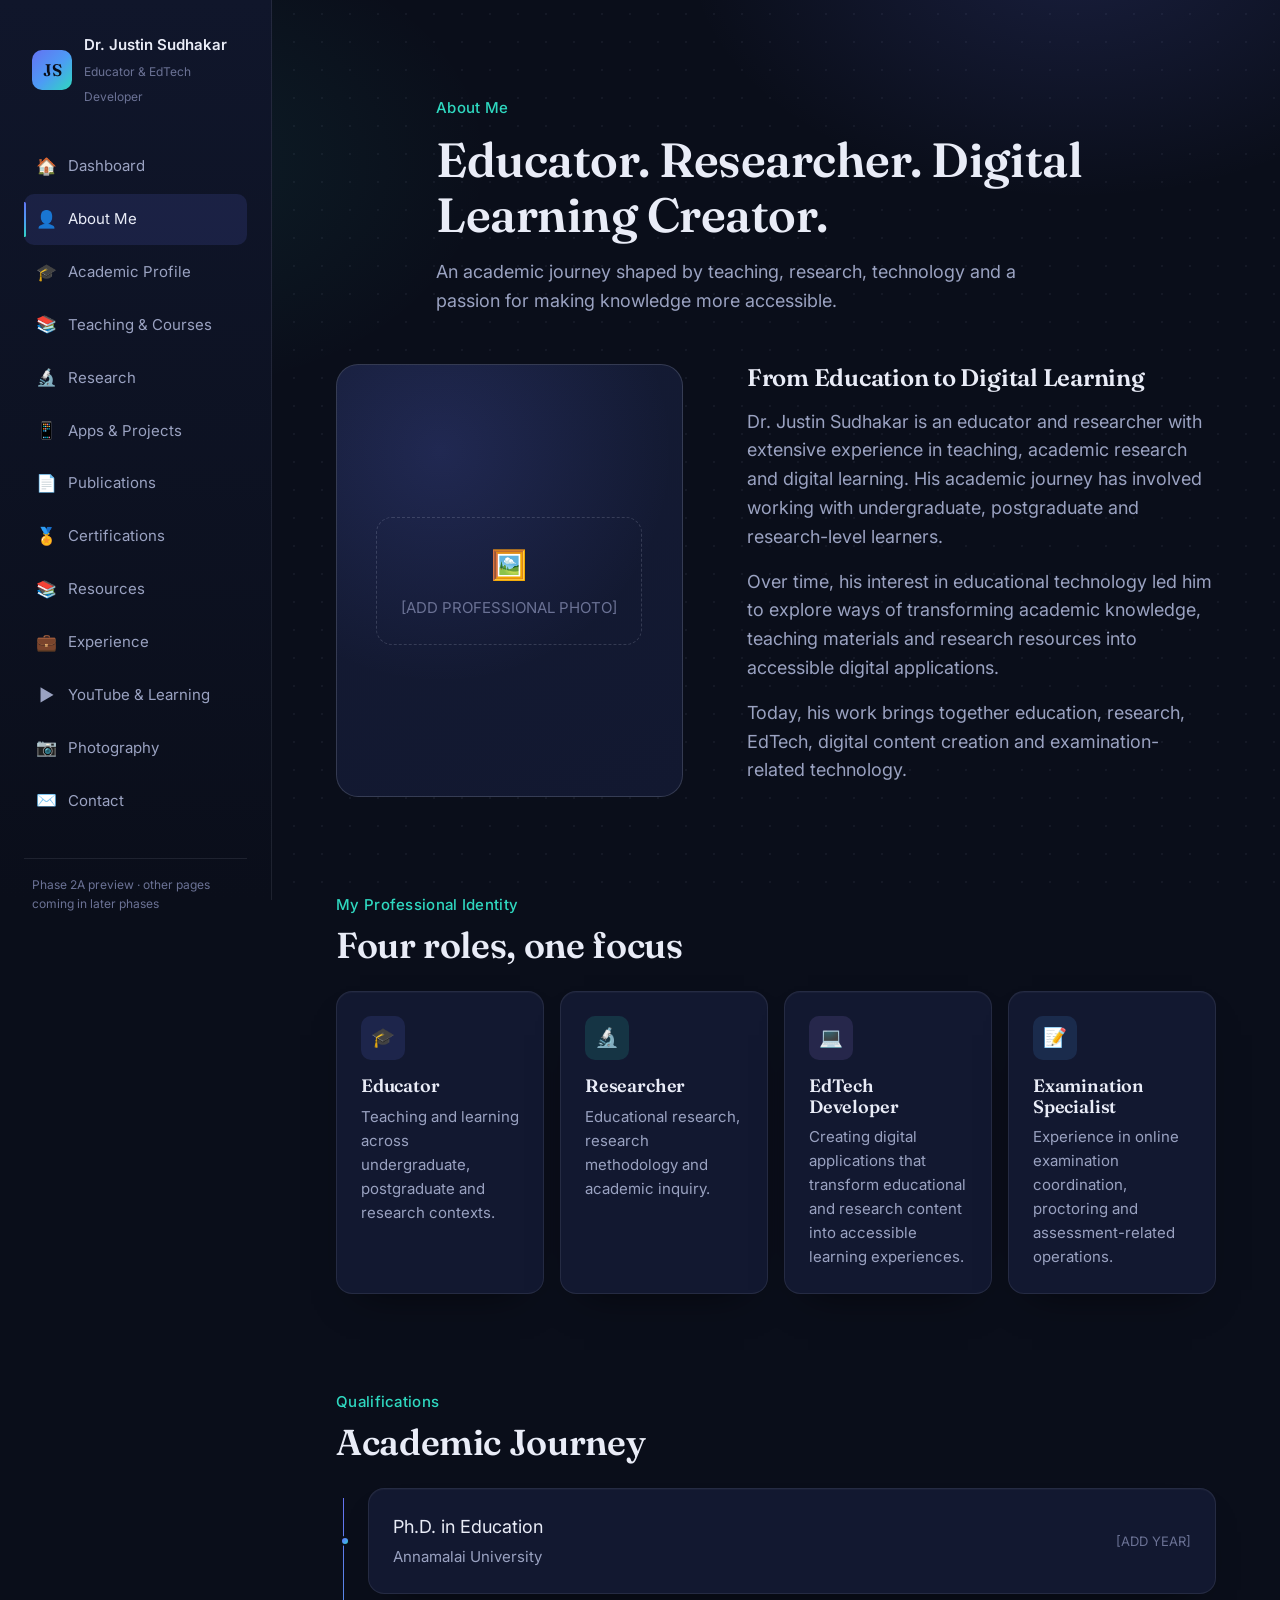
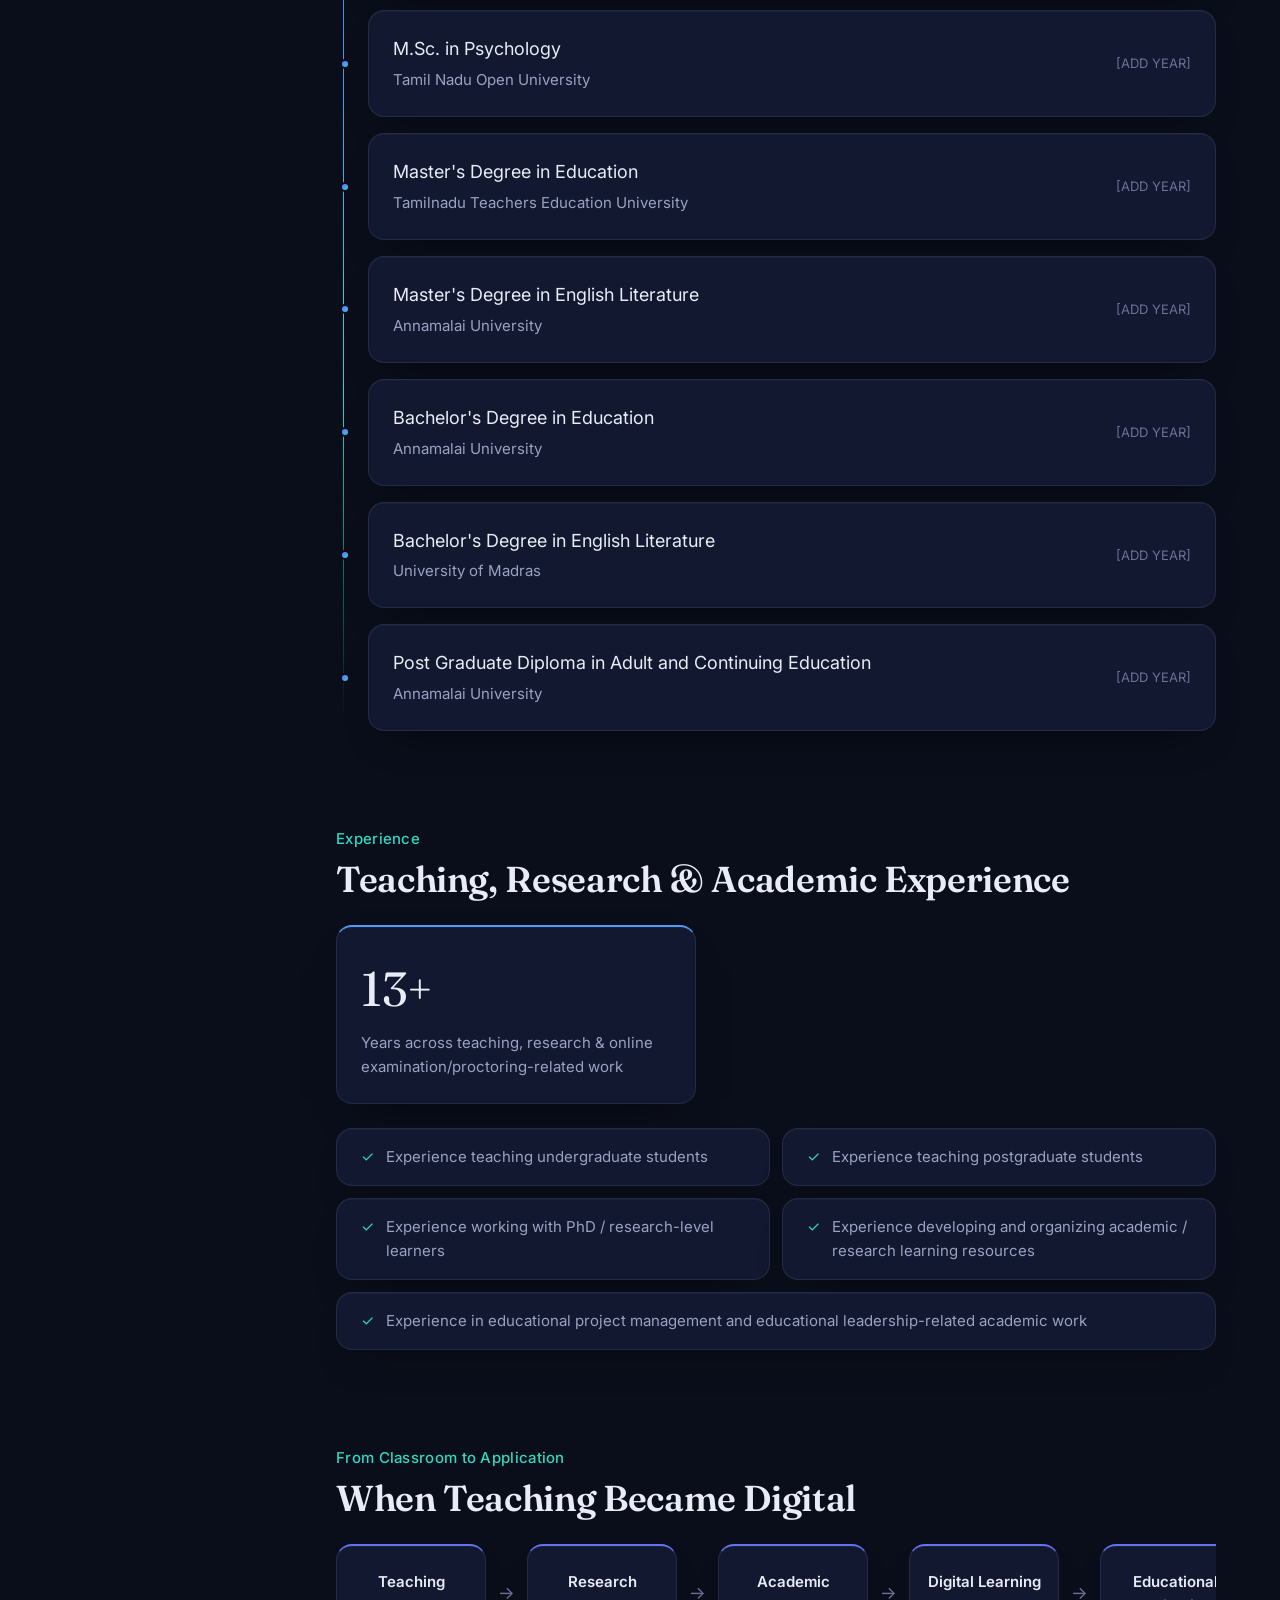
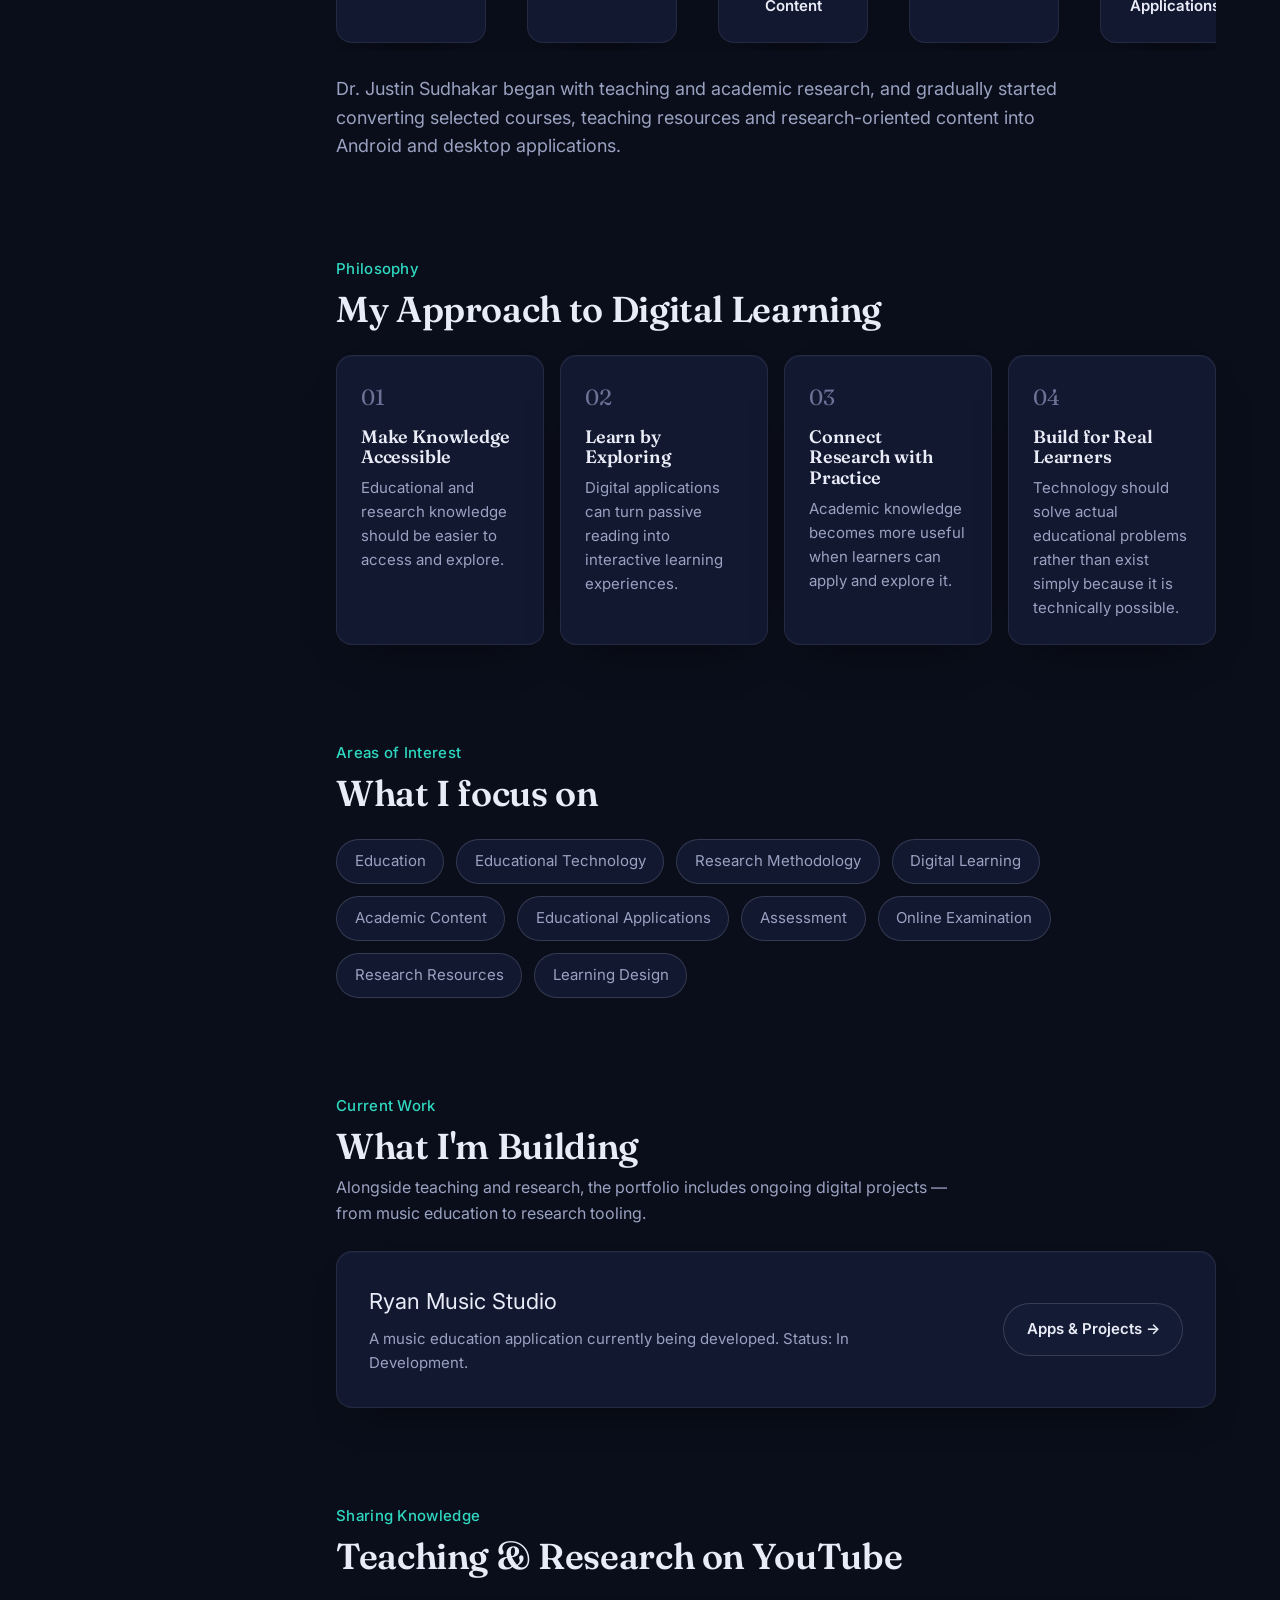
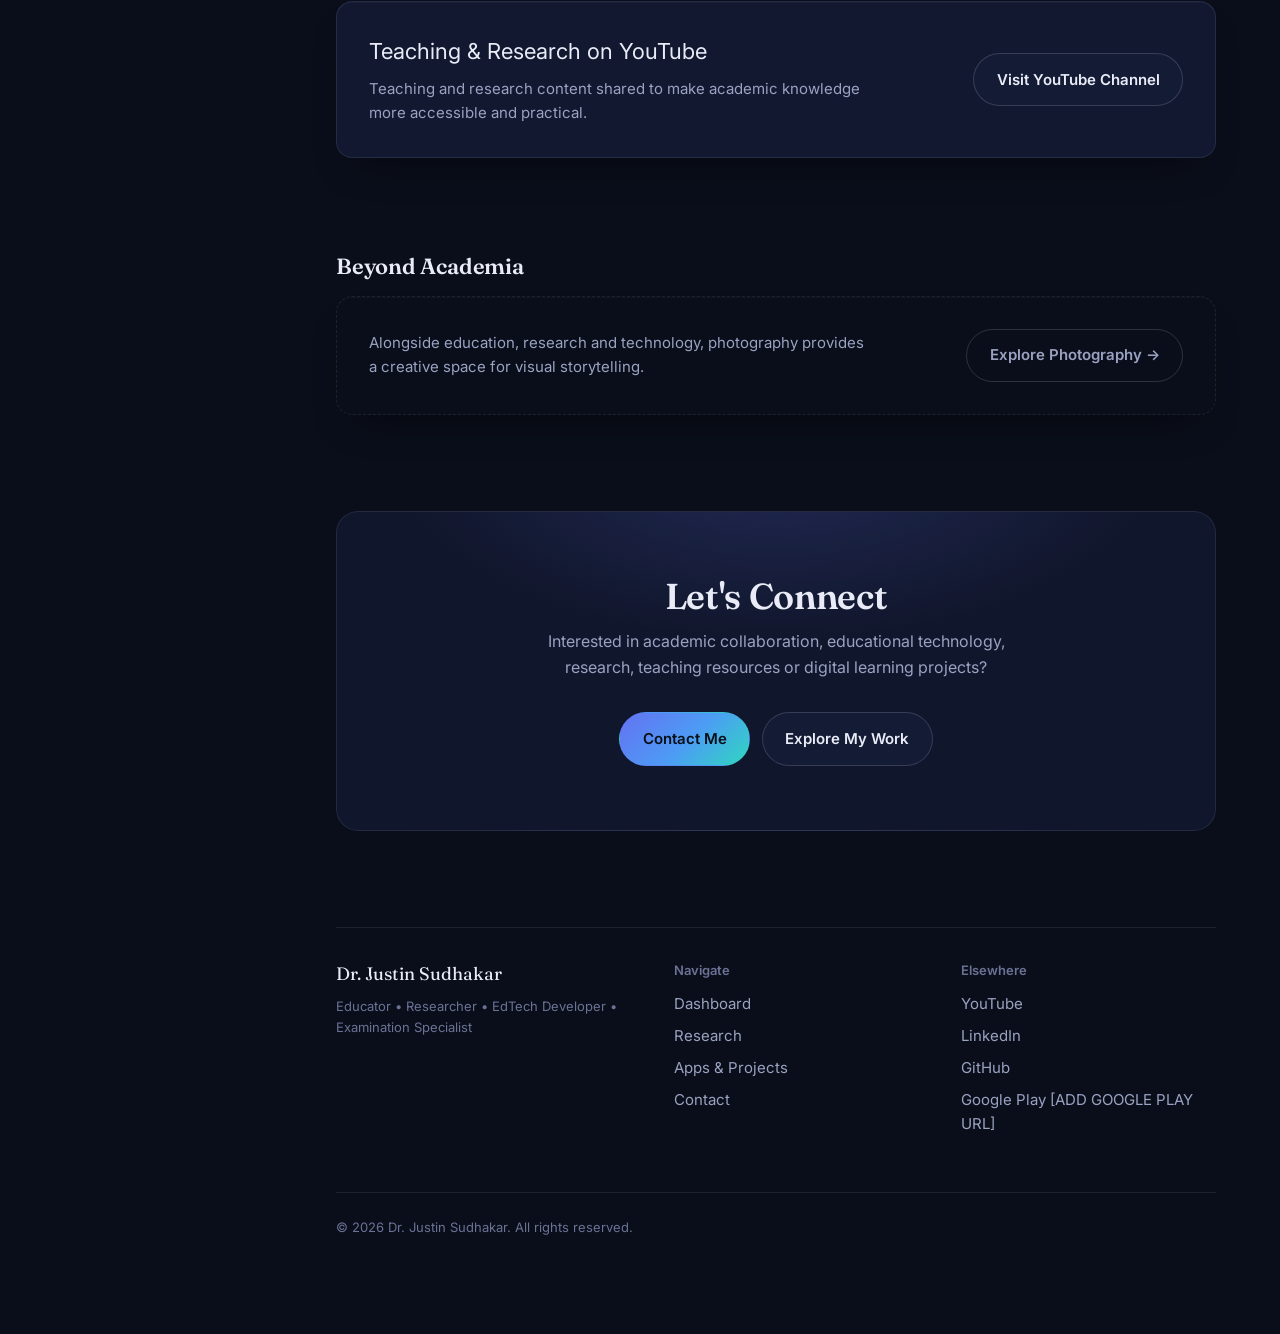
==== about.html @ 7658e2fa "Add files via upload" ====
<!DOCTYPE html>
<html lang="en">
<head>
<meta charset="UTF-8" />
<meta name="viewport" content="width=device-width, initial-scale=1.0" />
<title>About Me | Dr. Justin Sudhakar</title>
<meta name="description" content="The academic journey of Dr. Justin Sudhakar — educator and researcher, and how teaching and research led to his work in educational technology and digital applications." />
<meta property="og:title" content="About Me | Dr. Justin Sudhakar" />
<meta property="og:description" content="An academic journey shaped by teaching, research, technology and a passion for making knowledge more accessible." />
<meta property="og:type" content="profile" />
<meta property="og:image" content="[ADD OG IMAGE URL]" />
<link rel="icon" href="data:," />

<link rel="preconnect" href="https://fonts.googleapis.com" />
<link rel="preconnect" href="https://fonts.gstatic.com" crossorigin />
<link href="https://fonts.googleapis.com/css2?family=Fraunces:opsz,wght@9..144,500;9..144,600&family=Inter:wght@400;500;600;700&display=swap" rel="stylesheet" />

<link rel="stylesheet" href="css/styles.css" />
<link rel="stylesheet" href="css/about.css" />
</head>
<body>
<div class="bg-field" aria-hidden="true"></div>

<div class="shell">

  <!-- ================= Sidebar navigation (desktop) ================= -->
  <aside class="sidebar" aria-label="Primary">
    <a class="brand" href="index.html">
      <span class="brand-mark" aria-hidden="true">JS</span>
      <span class="brand-text">
        <span class="brand-name">Dr. Justin Sudhakar</span>
        <span class="brand-role">Educator &amp; EdTech Developer</span>
      </span>
    </a>

    <nav>
      <ul class="nav-list">
        <li><a class="nav-link" href="index.html"><span class="nav-icon">🏠</span>Dashboard</a></li>
        <li><a class="nav-link" href="about.html" aria-current="page"><span class="nav-icon">👤</span>About Me</a></li>
        <li><a class="nav-link" href="academic-profile.html"><span class="nav-icon">🎓</span>Academic Profile</a></li>
        <li><a class="nav-link" href="teaching.html"><span class="nav-icon">📚</span>Teaching &amp; Courses</a></li>
        <li><a class="nav-link" href="research.html"><span class="nav-icon">🔬</span>Research</a></li>
        <li><a class="nav-link" href="projects.html"><span class="nav-icon">📱</span>Apps &amp; Projects</a></li>
        <li><a class="nav-link" href="publications.html"><span class="nav-icon">📄</span>Publications</a></li>
        <li><a class="nav-link" href="certifications.html"><span class="nav-icon">🏅</span>Certifications</a></li>
        <li><a class="nav-link" href="resources.html"><span class="nav-icon">📚</span>Resources</a></li>
        <li><a class="nav-link" href="experience.html"><span class="nav-icon">💼</span>Experience</a></li>
        <li><a class="nav-link" href="youtube.html"><span class="nav-icon">▶️</span>YouTube &amp; Learning</a></li>
        <li><a class="nav-link" href="photography.html"><span class="nav-icon">📷</span>Photography</a></li>
        <li><a class="nav-link" href="contact.html"><span class="nav-icon">✉️</span>Contact</a></li>
      </ul>
    </nav>

    <div class="sidebar-footer">
      Phase 2A preview · other pages coming in later phases
    </div>
  </aside>

  <!-- ================= Mobile top bar ================= -->
  <header class="topbar">
    <a class="brand" href="index.html" style="padding:0;">
      <span class="brand-mark" aria-hidden="true">JS</span>
      <span class="brand-text">
        <span class="brand-name">Dr. Justin Sudhakar</span>
      </span>
    </a>
    <button class="menu-toggle" id="menuToggle" aria-label="Open menu" aria-expanded="false" aria-controls="mobileNav">
      <span aria-hidden="true">☰</span>
    </button>
  </header>

  <!-- ================= Mobile nav drawer ================= -->
  <div class="mobile-nav" id="mobileNav">
    <div class="mobile-nav-backdrop" id="mobileNavBackdrop"></div>
    <div class="mobile-nav-panel" role="dialog" aria-modal="true" aria-label="Site navigation">
      <div class="mobile-nav-header">
        <span class="brand-text">
          <span class="brand-name">Menu</span>
        </span>
        <button class="menu-toggle" id="menuClose" aria-label="Close menu">
          <span aria-hidden="true">✕</span>
        </button>
      </div>
      <nav>
        <ul class="nav-list">
          <li><a class="nav-link" href="index.html"><span class="nav-icon">🏠</span>Dashboard</a></li>
          <li><a class="nav-link" href="about.html" aria-current="page"><span class="nav-icon">👤</span>About Me</a></li>
          <li><a class="nav-link" href="academic-profile.html"><span class="nav-icon">🎓</span>Academic Profile</a></li>
          <li><a class="nav-link" href="teaching.html"><span class="nav-icon">📚</span>Teaching &amp; Courses</a></li>
          <li><a class="nav-link" href="research.html"><span class="nav-icon">🔬</span>Research</a></li>
          <li><a class="nav-link" href="projects.html"><span class="nav-icon">📱</span>Apps &amp; Projects</a></li>
          <li><a class="nav-link" href="publications.html"><span class="nav-icon">📄</span>Publications</a></li>
          <li><a class="nav-link" href="certifications.html"><span class="nav-icon">🏅</span>Certifications</a></li>
          <li><a class="nav-link" href="resources.html"><span class="nav-icon">📚</span>Resources</a></li>
          <li><a class="nav-link" href="experience.html"><span class="nav-icon">💼</span>Experience</a></li>
          <li><a class="nav-link" href="youtube.html"><span class="nav-icon">▶️</span>YouTube &amp; Learning</a></li>
          <li><a class="nav-link" href="photography.html"><span class="nav-icon">📷</span>Photography</a></li>
          <li><a class="nav-link" href="contact.html"><span class="nav-icon">✉️</span>Contact</a></li>
        </ul>
      </nav>
    </div>
  </div>

  <!-- ================= Main content ================= -->
  <main class="main" id="main">

    <!-- ===== Page header ===== -->
    <header class="page-section page-header">
      <p class="eyebrow">About Me</p>
      <h1 class="page-title">Educator. Researcher. Digital Learning Creator.</h1>
      <p class="page-lede">An academic journey shaped by teaching, research, technology and a passion for making knowledge more accessible.</p>
    </header>

    <!-- ===== Introduction ===== -->
    <section class="page-section" aria-labelledby="intro-title">
      <div class="intro-grid">
        <div class="intro-photo">
          <div class="portrait-placeholder">
            <div class="placeholder-icon" aria-hidden="true">🖼️</div>
            [ADD PROFESSIONAL PHOTO]
          </div>
        </div>
        <div class="intro-copy">
          <h2 id="intro-title">From Education to Digital Learning</h2>
          <p>Dr. Justin Sudhakar is an educator and researcher with extensive experience in teaching, academic research and digital learning. His academic journey has involved working with undergraduate, postgraduate and research-level learners.</p>
          <p>Over time, his interest in educational technology led him to explore ways of transforming academic knowledge, teaching materials and research resources into accessible digital applications.</p>
          <p>Today, his work brings together education, research, EdTech, digital content creation and examination-related technology.</p>
        </div>
      </div>
    </section>

    <!-- ===== Professional identity ===== -->
    <section class="page-section" aria-labelledby="identity-title">
      <div class="section-head">
        <div>
          <p class="eyebrow">My Professional Identity</p>
          <h2 class="section-title" id="identity-title">Four roles, one focus</h2>
        </div>
      </div>
      <div class="focus-grid">
        <div class="card focus-card">
          <div class="focus-icon" aria-hidden="true">🎓</div>
          <h3 class="focus-title">Educator</h3>
          <p class="focus-desc">Teaching and learning across undergraduate, postgraduate and research contexts.</p>
        </div>
        <div class="card focus-card">
          <div class="focus-icon" aria-hidden="true">🔬</div>
          <h3 class="focus-title">Researcher</h3>
          <p class="focus-desc">Educational research, research methodology and academic inquiry.</p>
        </div>
        <div class="card focus-card">
          <div class="focus-icon" aria-hidden="true">💻</div>
          <h3 class="focus-title">EdTech Developer</h3>
          <p class="focus-desc">Creating digital applications that transform educational and research content into accessible learning experiences.</p>
        </div>
        <div class="card focus-card">
          <div class="focus-icon" aria-hidden="true">📝</div>
          <h3 class="focus-title">Examination Specialist</h3>
          <p class="focus-desc">Experience in online examination coordination, proctoring and assessment-related operations.</p>
        </div>
      </div>
    </section>

    <!-- ===== Academic journey ===== -->
    <section class="page-section" aria-labelledby="journey-timeline-title">
      <div class="section-head">
        <div>
          <p class="eyebrow">Qualifications</p>
          <h2 class="section-title" id="journey-timeline-title">Academic Journey</h2>
        </div>
      </div>

      <div class="timeline-academic">
        <div class="card timeline-degree">
          <div>
            <div class="degree-name">Ph.D. in Education</div>
            <div class="degree-institution">Annamalai University</div>
          </div>
          <span class="degree-year">[ADD YEAR]</span>
        </div>
        <div class="card timeline-degree">
          <div>
            <div class="degree-name">M.Sc. in Psychology</div>
            <div class="degree-institution">Tamil Nadu Open University</div>
          </div>
          <span class="degree-year">[ADD YEAR]</span>
        </div>
        <div class="card timeline-degree">
          <div>
            <div class="degree-name">Master's Degree in Education</div>
            <div class="degree-institution">Tamilnadu Teachers Education University</div>
          </div>
          <span class="degree-year">[ADD YEAR]</span>
        </div>
        <div class="card timeline-degree">
          <div>
            <div class="degree-name">Master's Degree in English Literature</div>
            <div class="degree-institution">Annamalai University</div>
          </div>
          <span class="degree-year">[ADD YEAR]</span>
        </div>
        <div class="card timeline-degree">
          <div>
            <div class="degree-name">Bachelor's Degree in Education</div>
            <div class="degree-institution">Annamalai University</div>
          </div>
          <span class="degree-year">[ADD YEAR]</span>
        </div>
        <div class="card timeline-degree">
          <div>
            <div class="degree-name">Bachelor's Degree in English Literature</div>
            <div class="degree-institution">University of Madras</div>
          </div>
          <span class="degree-year">[ADD YEAR]</span>
        </div>
        <div class="card timeline-degree">
          <div>
            <div class="degree-name">Post Graduate Diploma in Adult and Continuing Education</div>
            <div class="degree-institution">Annamalai University</div>
          </div>
          <span class="degree-year">[ADD YEAR]</span>
        </div>
      </div>
    </section>

    <!-- ===== Teaching, Research & Academic Experience ===== -->
    <section class="page-section" aria-labelledby="experience-title">
      <div class="section-head">
        <div>
          <p class="eyebrow">Experience</p>
          <h2 class="section-title" id="experience-title">Teaching, Research &amp; Academic Experience</h2>
        </div>
      </div>
      <div class="card metric-card" style="max-width:360px; margin-bottom: var(--sp-5);">
        <div class="metric-value">13+</div>
        <div class="metric-label">Years across teaching, research &amp; online examination/proctoring-related work</div>
      </div>
      <div class="experience-list">
        <div class="card experience-item"><span class="exp-icon" aria-hidden="true">✓</span>Experience teaching undergraduate students</div>
        <div class="card experience-item"><span class="exp-icon" aria-hidden="true">✓</span>Experience teaching postgraduate students</div>
        <div class="card experience-item"><span class="exp-icon" aria-hidden="true">✓</span>Experience working with PhD / research-level learners</div>
        <div class="card experience-item"><span class="exp-icon" aria-hidden="true">✓</span>Experience developing and organizing academic / research learning resources</div>
        <div class="card experience-item" style="grid-column: 1 / -1;"><span class="exp-icon" aria-hidden="true">✓</span>Experience in educational project management and educational leadership-related academic work</div>
      </div>
    </section>

    <!-- ===== When teaching became digital ===== -->
    <section class="page-section" aria-labelledby="flow-title">
      <p class="eyebrow">From Classroom to Application</p>
      <h2 class="section-title" id="flow-title" style="margin-top:var(--sp-2);">When Teaching Became Digital</h2>

      <div class="flow-diagram" style="margin-top:var(--sp-5);">
        <div class="card flow-step"><span class="flow-label">Teaching</span></div>
        <span class="flow-arrow" aria-hidden="true">→</span>
        <div class="card flow-step"><span class="flow-label">Research</span></div>
        <span class="flow-arrow" aria-hidden="true">→</span>
        <div class="card flow-step"><span class="flow-label">Academic Content</span></div>
        <span class="flow-arrow" aria-hidden="true">→</span>
        <div class="card flow-step"><span class="flow-label">Digital Learning</span></div>
        <span class="flow-arrow" aria-hidden="true">→</span>
        <div class="card flow-step"><span class="flow-label">Educational Applications</span></div>
      </div>

      <p class="flow-note">Dr. Justin Sudhakar began with teaching and academic research, and gradually started converting selected courses, teaching resources and research-oriented content into Android and desktop applications.</p>
    </section>

    <!-- ===== Digital learning philosophy ===== -->
    <section class="page-section" aria-labelledby="philosophy-title">
      <p class="eyebrow">Philosophy</p>
      <h2 class="section-title" id="philosophy-title" style="margin-top:var(--sp-2);">My Approach to Digital Learning</h2>

      <div class="principle-grid" style="margin-top:var(--sp-5);">
        <div class="card principle-card">
          <div class="principle-index" aria-hidden="true">01</div>
          <h3 class="principle-title">Make Knowledge Accessible</h3>
          <p class="principle-desc">Educational and research knowledge should be easier to access and explore.</p>
        </div>
        <div class="card principle-card">
          <div class="principle-index" aria-hidden="true">02</div>
          <h3 class="principle-title">Learn by Exploring</h3>
          <p class="principle-desc">Digital applications can turn passive reading into interactive learning experiences.</p>
        </div>
        <div class="card principle-card">
          <div class="principle-index" aria-hidden="true">03</div>
          <h3 class="principle-title">Connect Research with Practice</h3>
          <p class="principle-desc">Academic knowledge becomes more useful when learners can apply and explore it.</p>
        </div>
        <div class="card principle-card">
          <div class="principle-index" aria-hidden="true">04</div>
          <h3 class="principle-title">Build for Real Learners</h3>
          <p class="principle-desc">Technology should solve actual educational problems rather than exist simply because it is technically possible.</p>
        </div>
      </div>
    </section>

    <!-- ===== Areas of interest ===== -->
    <section class="page-section" aria-labelledby="interests-title">
      <p class="eyebrow">Areas of Interest</p>
      <h2 class="section-title" id="interests-title" style="margin-top:var(--sp-2);">What I focus on</h2>
      <div class="tag-grid" style="margin-top:var(--sp-5);">
        <span class="tag-chip">Education</span>
        <span class="tag-chip">Educational Technology</span>
        <span class="tag-chip">Research Methodology</span>
        <span class="tag-chip">Digital Learning</span>
        <span class="tag-chip">Academic Content</span>
        <span class="tag-chip">Educational Applications</span>
        <span class="tag-chip">Assessment</span>
        <span class="tag-chip">Online Examination</span>
        <span class="tag-chip">Research Resources</span>
        <span class="tag-chip">Learning Design</span>
      </div>
    </section>

    <!-- ===== What I'm building ===== -->
    <section class="page-section" aria-labelledby="building-title">
      <p class="eyebrow">Current Work</p>
      <h2 class="section-title" id="building-title" style="margin-top:var(--sp-2);">What I'm Building</h2>
      <p class="section-lede">Alongside teaching and research, the portfolio includes ongoing digital projects — from music education to research tooling.</p>

      <div class="card mini-section" style="margin-top:var(--sp-5);">
        <div>
          <div class="mini-title">Ryan Music Studio</div>
          <p class="mini-copy">A music education application currently being developed. Status: In Development.</p>
        </div>
        <a class="btn btn-secondary" href="projects.html">Apps &amp; Projects →</a>
      </div>
    </section>

    <!-- ===== Sharing knowledge (YouTube) ===== -->
    <section class="page-section" aria-labelledby="sharing-title">
      <p class="eyebrow">Sharing Knowledge</p>
      <h2 class="section-title" id="sharing-title" style="margin-top:var(--sp-2);">Teaching &amp; Research on YouTube</h2>

      <div class="card mini-section" style="margin-top:var(--sp-5);">
        <div>
          <div class="mini-title">Teaching &amp; Research on YouTube</div>
          <p class="mini-copy">Teaching and research content shared to make academic knowledge more accessible and practical.</p>
        </div>
        <a class="btn btn-secondary" href="https://www.youtube.com/channel/UCAciCJotVFrAyKCNyshcMDw?view_as=subscriber" target="_blank" rel="noopener noreferrer">Visit YouTube Channel</a>
      </div>
    </section>

    <!-- ===== Beyond academia (Photography) ===== -->
    <section class="page-section" aria-labelledby="beyond-title">
      <h2 class="section-title" id="beyond-title" style="font-size:var(--fs-lg);">Beyond Academia</h2>
      <div class="card mini-section is-secondary" style="margin-top:var(--sp-4);">
        <div>
          <p class="mini-copy" style="margin-top:0;">Alongside education, research and technology, photography provides a creative space for visual storytelling.</p>
        </div>
        <a class="btn btn-ghost" href="photography.html">Explore Photography →</a>
      </div>
    </section>

    <!-- ===== Contact CTA ===== -->
    <section class="page-section" aria-labelledby="cta-title">
      <div class="cta-panel">
        <h2 class="cta-title" id="cta-title">Let's Connect</h2>
        <p class="cta-copy">Interested in academic collaboration, educational technology, research, teaching resources or digital learning projects?</p>
        <div class="cta-actions">
          <a class="btn btn-primary" href="contact.html">Contact Me</a>
          <a class="btn btn-secondary" href="projects.html">Explore My Work</a>
        </div>
      </div>
    </section>

    <!-- ===== Footer ===== -->
    <footer class="page-section site-footer">
      <div class="footer-brand">
        <div class="brand-name">Dr. Justin Sudhakar</div>
        <p class="brand-role">Educator • Researcher • EdTech Developer • Examination Specialist</p>
      </div>
      <div>
        <div class="footer-col-title">Navigate</div>
        <nav class="footer-links">
          <a href="index.html">Dashboard</a>
          <a href="research.html">Research</a>
          <a href="projects.html">Apps &amp; Projects</a>
          <a href="contact.html">Contact</a>
        </nav>
      </div>
      <div>
        <div class="footer-col-title">Elsewhere</div>
        <nav class="footer-links">
          <a href="https://www.youtube.com/channel/UCAciCJotVFrAyKCNyshcMDw?view_as=subscriber" target="_blank" rel="noopener noreferrer">YouTube</a>
          <a href="https://www.linkedin.com/in/justinkaangeyan" target="_blank" rel="noopener noreferrer">LinkedIn</a>
          <a href="https://github.com/kaangeyan" target="_blank" rel="noopener noreferrer">GitHub</a>
          <a href="#">Google Play <span class="link-placeholder">[ADD GOOGLE PLAY URL]</span></a>
        </nav>
      </div>
      <div class="footer-bottom">
        <span>© 2026 Dr. Justin Sudhakar. All rights reserved.</span>
      </div>
    </footer>

  </main>
</div>

<script src="js/main.js"></script>
</body>
</html>
---- css/styles.css ----
/* ==========================================================================
   Dr. Justin Sudhakar — Portfolio
   Design system + Phase 1 (Dashboard) styles
   ========================================================================== */

/* ---------- Design tokens ---------- */
:root {
  /* Color: deep navy base, indigo/blue primary, teal secondary, restrained purple */
  --bg: #0a0e1a;
  --bg-elevated: #10162b;
  --bg-elevated-2: #141b34;
  --bg-card: #121830;

  --border: rgba(226, 232, 255, 0.09);
  --border-strong: rgba(226, 232, 255, 0.16);

  --text: #e9ecf7;
  --text-muted: #9aa2c1;
  --text-faint: #6b7295;

  --indigo: #6472f2;
  --indigo-soft: rgba(100, 114, 242, 0.14);
  --blue: #4d9bf5;
  --teal: #2fd8c0;
  --teal-soft: rgba(47, 216, 192, 0.14);
  --purple: #a682f0;

  --accent-gradient: linear-gradient(135deg, #6472f2 0%, #4d9bf5 52%, #2fd8c0 100%);

  /* Type */
  --font-display: "Fraunces", "Iowan Old Style", "Palatino Linotype", serif;
  --font-body: "Inter", -apple-system, BlinkMacSystemFont, "Segoe UI", sans-serif;

  /* Scale (major third-ish, tuned by hand) */
  --fs-xs: 0.8125rem;
  --fs-sm: 0.9375rem;
  --fs-base: 1rem;
  --fs-md: 1.125rem;
  --fs-lg: 1.375rem;
  --fs-xl: 1.75rem;
  --fs-2xl: 2.25rem;
  --fs-3xl: 3rem;
  --fs-4xl: 3.75rem;

  /* Space */
  --sp-1: 0.25rem;
  --sp-2: 0.5rem;
  --sp-3: 0.75rem;
  --sp-4: 1rem;
  --sp-5: 1.5rem;
  --sp-6: 2rem;
  --sp-7: 3rem;
  --sp-8: 4rem;
  --sp-9: 6rem;

  /* Shape */
  --radius-sm: 10px;
  --radius-md: 16px;
  --radius-lg: 22px;
  --radius-pill: 999px;

  --shadow-card: 0 1px 0 rgba(255, 255, 255, 0.03) inset, 0 20px 40px -24px rgba(0, 0, 0, 0.65);
  --shadow-elevated: 0 30px 60px -30px rgba(0, 0, 0, 0.75);

  --ease: cubic-bezier(0.16, 1, 0.3, 1);
  --sidebar-w: 272px;
}

/* ---------- Reset ---------- */
*,
*::before,
*::after {
  box-sizing: border-box;
}

html {
  scroll-behavior: smooth;
}

@media (prefers-reduced-motion: reduce) {
  html {
    scroll-behavior: auto;
  }
  *,
  *::before,
  *::after {
    animation-duration: 0.01ms !important;
    animation-iteration-count: 1 !important;
    transition-duration: 0.01ms !important;
  }
}

body {
  margin: 0;
  background: var(--bg);
  color: var(--text);
  font-family: var(--font-body);
  font-size: var(--fs-base);
  line-height: 1.6;
  -webkit-font-smoothing: antialiased;
  text-rendering: optimizeLegibility;
}

img {
  max-width: 100%;
  display: block;
}

a {
  color: inherit;
  text-decoration: none;
}

h1, h2, h3, h4 {
  font-family: var(--font-display);
  font-weight: 600;
  line-height: 1.15;
  margin: 0;
  letter-spacing: -0.01em;
}

p {
  margin: 0;
  color: var(--text-muted);
}

ul {
  list-style: none;
  margin: 0;
  padding: 0;
}

button {
  font-family: inherit;
  cursor: pointer;
}

:focus-visible {
  outline: 2px solid var(--teal);
  outline-offset: 3px;
  border-radius: 4px;
}

/* Subtle ambient background texture, not a cyberpunk glow */
.bg-field {
  position: fixed;
  inset: 0;
  z-index: -1;
  background:
    radial-gradient(650px 420px at 84% -6%, rgba(100, 114, 242, 0.16), transparent 60%),
    radial-gradient(520px 360px at 12% 18%, rgba(47, 216, 192, 0.08), transparent 65%),
    radial-gradient(circle, rgba(226, 232, 255, 0.05) 1px, transparent 1px) 0 0 / 28px 28px,
    var(--bg);
}

/* ---------- Layout shell ---------- */
.shell {
  display: flex;
  min-height: 100vh;
}

/* ---------- Sidebar navigation (desktop) ---------- */
.sidebar {
  position: fixed;
  top: 0;
  left: 0;
  bottom: 0;
  width: var(--sidebar-w);
  padding: var(--sp-6) var(--sp-5);
  display: flex;
  flex-direction: column;
  gap: var(--sp-6);
  background: linear-gradient(180deg, var(--bg-elevated) 0%, var(--bg) 100%);
  border-right: 1px solid var(--border);
  z-index: 40;
}

.brand {
  display: flex;
  align-items: center;
  gap: var(--sp-3);
  padding-inline: var(--sp-2);
}

.brand-mark {
  width: 40px;
  height: 40px;
  border-radius: var(--radius-sm);
  background: var(--accent-gradient);
  display: grid;
  place-items: center;
  font-family: var(--font-display);
  font-weight: 600;
  font-size: 1.05rem;
  color: #0a0e1a;
  flex-shrink: 0;
}

.brand-text .brand-name {
  font-size: var(--fs-sm);
  font-weight: 600;
  color: var(--text);
  white-space: nowrap;
}

.brand-text .brand-role {
  font-size: 0.75rem;
  color: var(--text-faint);
  margin-top: 2px;
}

.nav-list {
  display: flex;
  flex-direction: column;
  gap: 2px;
  flex: 1;
  overflow-y: auto;
}

.nav-link {
  display: flex;
  align-items: center;
  gap: var(--sp-3);
  padding: var(--sp-3) var(--sp-3);
  border-radius: var(--radius-sm);
  color: var(--text-muted);
  font-size: var(--fs-sm);
  transition: background 0.18s var(--ease), color 0.18s var(--ease);
}

.nav-link .nav-icon {
  width: 20px;
  text-align: center;
  font-size: 1.05rem;
  flex-shrink: 0;
}

.nav-link:hover {
  background: var(--bg-elevated-2);
  color: var(--text);
}

.nav-link[aria-current="page"] {
  background: var(--indigo-soft);
  color: var(--text);
  position: relative;
}

.nav-link[aria-current="page"]::before {
  content: "";
  position: absolute;
  left: -1px;
  top: 8px;
  bottom: 8px;
  width: 3px;
  border-radius: var(--radius-pill);
  background: var(--accent-gradient);
}

.sidebar-footer {
  padding-inline: var(--sp-2);
  font-size: 0.75rem;
  color: var(--text-faint);
  border-top: 1px solid var(--border);
  padding-top: var(--sp-4);
}

/* ---------- Mobile top bar ---------- */
.topbar {
  display: none;
  position: sticky;
  top: 0;
  z-index: 50;
  align-items: center;
  justify-content: space-between;
  padding: var(--sp-4) var(--sp-5);
  background: rgba(10, 14, 26, 0.85);
  backdrop-filter: blur(14px);
  border-bottom: 1px solid var(--border);
}

.menu-toggle {
  width: 40px;
  height: 40px;
  border-radius: var(--radius-sm);
  border: 1px solid var(--border-strong);
  background: var(--bg-elevated-2);
  color: var(--text);
  display: grid;
  place-items: center;
  font-size: 1.1rem;
}

/* Mobile nav drawer */
.mobile-nav {
  position: fixed;
  inset: 0;
  z-index: 60;
  display: none;
}

.mobile-nav.is-open {
  display: block;
}

.mobile-nav-backdrop {
  position: absolute;
  inset: 0;
  background: rgba(5, 7, 14, 0.65);
  backdrop-filter: blur(6px);
  opacity: 0;
  transition: opacity 0.25s var(--ease);
}

.mobile-nav.is-open .mobile-nav-backdrop {
  opacity: 1;
}

.mobile-nav-panel {
  position: absolute;
  top: 0;
  right: 0;
  bottom: 0;
  width: min(320px, 84vw);
  background: var(--bg-elevated);
  border-left: 1px solid var(--border);
  padding: var(--sp-5);
  display: flex;
  flex-direction: column;
  gap: var(--sp-5);
  transform: translateX(100%);
  transition: transform 0.28s var(--ease);
}

.mobile-nav.is-open .mobile-nav-panel {
  transform: translateX(0);
}

.mobile-nav-header {
  display: flex;
  align-items: center;
  justify-content: space-between;
}

.mobile-nav .nav-list {
  overflow-y: auto;
}

/* ---------- Main content ---------- */
.main {
  margin-left: var(--sidebar-w);
  flex: 1;
  min-width: 0;
  padding: var(--sp-8) var(--sp-8) var(--sp-9);
}

.page-section {
  max-width: 1180px;
  margin-inline: auto;
}

.eyebrow {
  color: var(--teal);
  font-size: var(--fs-sm);
  font-weight: 500;
  letter-spacing: 0.02em;
}

/* ---------- Hero ---------- */
.hero {
  display: grid;
  grid-template-columns: 1.15fr 0.85fr;
  gap: var(--sp-8);
  align-items: center;
  padding-block: var(--sp-6) var(--sp-8);
}

.hero-eyebrow {
  color: var(--teal);
  font-size: var(--fs-sm);
  font-weight: 500;
  margin-bottom: var(--sp-4);
}

.hero-name {
  font-size: var(--fs-4xl);
  color: var(--text);
}

.hero-role {
  margin-top: var(--sp-3);
  font-size: var(--fs-lg);
  color: var(--text-muted);
  font-family: var(--font-body);
  font-weight: 500;
}

.hero-tags {
  margin-top: var(--sp-2);
  font-size: var(--fs-sm);
  color: var(--text-faint);
}

.hero-copy {
  margin-top: var(--sp-5);
  max-width: 56ch;
  font-size: var(--fs-md);
  color: var(--text-muted);
}

.hero-actions {
  margin-top: var(--sp-6);
  display: flex;
  flex-wrap: wrap;
  gap: var(--sp-3);
}

.btn {
  display: inline-flex;
  align-items: center;
  gap: var(--sp-2);
  padding: 0.85rem 1.4rem;
  border-radius: var(--radius-pill);
  font-size: var(--fs-sm);
  font-weight: 600;
  border: 1px solid transparent;
  transition: transform 0.18s var(--ease), border-color 0.18s var(--ease), background 0.18s var(--ease), box-shadow 0.18s var(--ease);
}

.btn:hover {
  transform: translateY(-1px);
}

.btn-primary {
  background: var(--accent-gradient);
  color: #071019;
}

.btn-primary:hover {
  box-shadow: 0 12px 24px -12px rgba(100, 114, 242, 0.55);
}

.btn-secondary {
  background: var(--bg-elevated-2);
  color: var(--text);
  border-color: var(--border-strong);
}

.btn-ghost {
  color: var(--text-muted);
  border-color: var(--border-strong);
}

.btn-ghost:hover,
.btn-secondary:hover {
  border-color: var(--teal);
  color: var(--text);
}

/* Hero portrait */
.hero-portrait {
  position: relative;
  aspect-ratio: 4 / 5;
  border-radius: var(--radius-lg);
  border: 1px solid var(--border-strong);
  background: linear-gradient(160deg, var(--bg-elevated-2), var(--bg-card));
  display: grid;
  place-items: center;
  overflow: hidden;
}

.hero-portrait::after {
  content: "";
  position: absolute;
  inset: 0;
  background: radial-gradient(circle at 30% 20%, rgba(100, 114, 242, 0.16), transparent 55%);
}

.portrait-placeholder {
  position: relative;
  z-index: 1;
  text-align: center;
  color: var(--text-faint);
  font-size: var(--fs-sm);
  padding: var(--sp-5);
  border: 1px dashed var(--border-strong);
  border-radius: var(--radius-md);
  margin: var(--sp-5);
}

.portrait-placeholder .placeholder-icon {
  font-size: 1.8rem;
  margin-bottom: var(--sp-2);
}

/* ---------- Section heading ---------- */
.section-head {
  display: flex;
  align-items: flex-end;
  justify-content: space-between;
  gap: var(--sp-4);
  margin-bottom: var(--sp-5);
}

.section-title {
  font-size: var(--fs-2xl);
  margin-top: var(--sp-2);
}

.section-lede {
  margin-top: var(--sp-2);
  max-width: 62ch;
  color: var(--text-muted);
}

section + section,
.stack > * + * {
  margin-top: var(--sp-9);
}

/* ---------- Cards, generic ---------- */
.card {
  background: var(--bg-card);
  border: 1px solid var(--border);
  border-radius: var(--radius-md);
  box-shadow: var(--shadow-card);
  transition: border-color 0.2s var(--ease), transform 0.2s var(--ease), box-shadow 0.2s var(--ease);
}

/* ---------- Highlight metrics ---------- */
.metric-grid {
  display: grid;
  grid-template-columns: repeat(4, 1fr);
  gap: var(--sp-4);
}

.metric-card {
  padding: var(--sp-5);
  border-top: 2px solid var(--border-strong);
}

.metric-card:nth-child(1) { border-top-color: var(--indigo); }
.metric-card:nth-child(2) { border-top-color: var(--blue); }
.metric-card:nth-child(3) { border-top-color: var(--teal); }
.metric-card:nth-child(4) { border-top-color: var(--purple); }

.metric-value {
  font-family: var(--font-display);
  font-size: var(--fs-3xl);
  color: var(--text);
}

.metric-label {
  margin-top: var(--sp-1);
  font-size: var(--fs-sm);
  color: var(--text-muted);
}

/* ---------- What I do ---------- */
.focus-grid {
  display: grid;
  grid-template-columns: repeat(4, 1fr);
  gap: var(--sp-4);
}

.focus-card {
  padding: var(--sp-5);
}

.focus-card:hover {
  border-color: var(--border-strong);
  transform: translateY(-3px);
  box-shadow: var(--shadow-elevated);
}

.focus-icon {
  width: 44px;
  height: 44px;
  border-radius: var(--radius-sm);
  display: grid;
  place-items: center;
  font-size: 1.2rem;
  background: var(--indigo-soft);
  color: var(--blue);
  margin-bottom: var(--sp-4);
}

.focus-card:nth-child(2) .focus-icon { background: var(--teal-soft); color: var(--teal); }
.focus-card:nth-child(3) .focus-icon { background: rgba(166, 130, 240, 0.14); color: var(--purple); }
.focus-card:nth-child(4) .focus-icon { background: rgba(77, 155, 245, 0.14); color: var(--blue); }

.focus-title {
  font-size: var(--fs-md);
  color: var(--text);
}

.focus-desc {
  margin-top: var(--sp-2);
  font-size: var(--fs-sm);
  color: var(--text-muted);
}

/* ---------- Projects ---------- */
.project-grid {
  display: grid;
  grid-template-columns: repeat(3, 1fr);
  gap: var(--sp-5);
}

.project-card {
  padding: var(--sp-5);
  display: flex;
  flex-direction: column;
  gap: var(--sp-4);
}

.project-card:hover {
  border-color: var(--border-strong);
  transform: translateY(-3px);
  box-shadow: var(--shadow-elevated);
}

.project-top {
  display: flex;
  align-items: flex-start;
  justify-content: space-between;
  gap: var(--sp-3);
}

.project-icon {
  width: 46px;
  height: 46px;
  border-radius: var(--radius-sm);
  background: var(--bg-elevated-2);
  border: 1px solid var(--border-strong);
  display: grid;
  place-items: center;
  font-size: 1.2rem;
  flex-shrink: 0;
}

.status-badge {
  font-size: 0.7rem;
  font-weight: 600;
  padding: 0.3rem 0.65rem;
  border-radius: var(--radius-pill);
  white-space: nowrap;
  border: 1px solid var(--border-strong);
  color: var(--text-muted);
}

.status-badge.is-published {
  color: var(--teal);
  border-color: rgba(47, 216, 192, 0.35);
  background: var(--teal-soft);
}

.status-badge.is-progress {
  color: var(--blue);
  border-color: rgba(77, 155, 245, 0.35);
  background: rgba(77, 155, 245, 0.1);
}

.status-badge.is-verify {
  color: var(--purple);
  border-color: rgba(166, 130, 240, 0.35);
  background: rgba(166, 130, 240, 0.1);
}

.project-name {
  font-size: var(--fs-md);
  color: var(--text);
}

.project-category {
  font-size: 0.75rem;
  color: var(--text-faint);
  margin-top: 2px;
}

.project-desc {
  font-size: var(--fs-sm);
  color: var(--text-muted);
  flex: 1;
}

.project-link {
  font-size: var(--fs-sm);
  font-weight: 600;
  color: var(--text);
  display: inline-flex;
  align-items: center;
  gap: var(--sp-2);
  padding-top: var(--sp-3);
  border-top: 1px solid var(--border);
}

.project-link .link-placeholder {
  color: var(--text-faint);
  font-weight: 400;
  font-size: 0.78rem;
}

/* ---------- Journey teaser ---------- */
.journey-panel {
  padding: var(--sp-6);
  display: flex;
  align-items: center;
  justify-content: space-between;
  gap: var(--sp-6);
  border-left: 2px solid var(--teal);
}

.journey-copy {
  margin-top: var(--sp-3);
  max-width: 62ch;
  font-size: var(--fs-sm);
  color: var(--text-muted);
}

.journey-btn {
  flex-shrink: 0;
  white-space: nowrap;
}

@media (max-width: 900px) {
  .journey-panel {
    flex-direction: column;
    align-items: flex-start;
  }
  .journey-btn {
    width: 100%;
    justify-content: center;
  }
}

/* ---------- Research feature ---------- */
.research-feature {
  padding: var(--sp-7);
  border-radius: var(--radius-lg);
  border: 1px solid var(--border);
  background:
    radial-gradient(480px 260px at 100% 0%, rgba(100, 114, 242, 0.14), transparent 60%),
    var(--bg-card);
  display: grid;
  grid-template-columns: auto 1fr auto;
  align-items: center;
  gap: var(--sp-6);
}

.research-kicker {
  writing-mode: vertical-rl;
  transform: rotate(180deg);
  font-size: 0.75rem;
  letter-spacing: 0.02em;
  color: var(--text-faint);
  border-left: 1px solid var(--border-strong);
  padding-left: var(--sp-3);
}

.research-tag {
  display: inline-block;
  font-size: 0.75rem;
  font-weight: 600;
  color: var(--indigo);
  background: var(--indigo-soft);
  padding: 0.3rem 0.7rem;
  border-radius: var(--radius-pill);
  margin-bottom: var(--sp-3);
}

.research-title {
  font-size: var(--fs-xl);
  max-width: 40ch;
}

/* Research carries more visual weight than a standard card: larger padding,
   a gradient top border, and a bigger title — reflecting its role as a
   major part of the professional identity, not just another project. */
.research-feature--emphasis {
  padding: var(--sp-8) var(--sp-7);
  border-top: 3px solid transparent;
  border-image: var(--accent-gradient) 1;
  box-shadow: var(--shadow-elevated);
}

.research-feature--emphasis .research-title {
  font-size: var(--fs-2xl);
}

.research-feature--emphasis .research-note {
  font-size: var(--fs-md);
}

@media (max-width: 900px) {
  .research-feature--emphasis {
    padding: var(--sp-6);
  }
  .research-feature--emphasis .research-title {
    font-size: var(--fs-xl);
  }
}

.research-note {
  margin-top: var(--sp-3);
  font-size: var(--fs-sm);
  color: var(--text-muted);
  max-width: 52ch;
}

/* ---------- Teaching cards ---------- */
.teach-grid {
  display: grid;
  grid-template-columns: repeat(5, 1fr);
  gap: var(--sp-3);
}

.teach-card {
  padding: var(--sp-4);
  text-align: left;
}

.teach-card .teach-title {
  font-size: var(--fs-sm);
  font-weight: 600;
  color: var(--text);
}

/* ---------- YouTube preview ---------- */
.split-panel {
  display: grid;
  grid-template-columns: 1fr 1fr;
  gap: var(--sp-6);
  align-items: center;
}

.chip-grid {
  display: grid;
  grid-template-columns: repeat(2, 1fr);
  gap: var(--sp-3);
}

.chip-card {
  padding: var(--sp-4);
  display: flex;
  align-items: center;
  gap: var(--sp-3);
  font-size: var(--fs-sm);
  color: var(--text-muted);
}

.chip-card .chip-icon {
  color: var(--blue);
}

.yt-panel {
  padding: var(--sp-6);
  text-align: center;
}

.yt-panel .placeholder-icon {
  font-size: 2rem;
  color: var(--text-faint);
}

/* ---------- Photography preview ---------- */
.photo-strip {
  display: grid;
  grid-template-columns: repeat(4, 1fr);
  gap: var(--sp-3);
}

.photo-tile {
  aspect-ratio: 4 / 3;
  border-radius: var(--radius-sm);
  border: 1px dashed var(--border-strong);
  background: var(--bg-card);
  display: grid;
  place-items: center;
  color: var(--text-faint);
  font-size: 1.3rem;
}

/* ---------- Timeline ---------- */
.timeline {
  display: flex;
  flex-direction: column;
  gap: var(--sp-3);
}

.timeline-item {
  display: grid;
  grid-template-columns: 140px 1fr;
  gap: var(--sp-5);
  padding: var(--sp-4) var(--sp-5);
  align-items: center;
}

.timeline-tag {
  font-size: 0.72rem;
  font-weight: 600;
  color: var(--teal);
}

.timeline-title {
  font-size: var(--fs-sm);
  font-weight: 600;
  color: var(--text);
}

.timeline-desc {
  font-size: var(--fs-xs);
  color: var(--text-muted);
  margin-top: 2px;
}

/* ---------- Quick access ---------- */
.quick-grid {
  display: grid;
  grid-template-columns: repeat(6, 1fr);
  gap: var(--sp-3);
}

.quick-link {
  padding: var(--sp-4);
  text-align: center;
  font-size: var(--fs-xs);
  font-weight: 600;
  color: var(--text-muted);
}

.quick-link:hover {
  color: var(--text);
  border-color: var(--teal);
}

/* ---------- Contact CTA ---------- */
.cta-panel {
  padding: var(--sp-8);
  border-radius: var(--radius-lg);
  text-align: center;
  background:
    radial-gradient(600px 300px at 50% -20%, rgba(100, 114, 242, 0.22), transparent 65%),
    var(--bg-elevated);
  border: 1px solid var(--border);
}

.cta-title {
  font-size: var(--fs-2xl);
}

.cta-copy {
  margin: var(--sp-3) auto 0;
  max-width: 52ch;
  color: var(--text-muted);
}

.cta-actions {
  margin-top: var(--sp-6);
  display: flex;
  justify-content: center;
  gap: var(--sp-3);
  flex-wrap: wrap;
}

.cta-email {
  margin-top: var(--sp-4);
  font-size: var(--fs-sm);
  color: var(--text-faint);
}

/* ---------- Footer ---------- */
.site-footer {
  margin-top: var(--sp-9);
  padding-top: var(--sp-6);
  border-top: 1px solid var(--border);
  display: grid;
  grid-template-columns: 1.2fr 1fr 1fr;
  gap: var(--sp-6);
}

.footer-brand .brand-name {
  font-family: var(--font-display);
  font-size: var(--fs-md);
  color: var(--text);
}

.footer-brand .brand-role {
  margin-top: var(--sp-2);
  font-size: var(--fs-xs);
  color: var(--text-faint);
}

.footer-col-title {
  font-size: var(--fs-xs);
  font-weight: 600;
  color: var(--text-faint);
  margin-bottom: var(--sp-3);
}

.footer-links {
  display: flex;
  flex-direction: column;
  gap: var(--sp-2);
}

.footer-links a {
  font-size: var(--fs-sm);
  color: var(--text-muted);
}

.footer-links a:hover {
  color: var(--teal);
}

.footer-bottom {
  grid-column: 1 / -1;
  margin-top: var(--sp-5);
  padding-top: var(--sp-5);
  border-top: 1px solid var(--border);
  display: flex;
  justify-content: space-between;
  flex-wrap: wrap;
  gap: var(--sp-3);
  font-size: var(--fs-xs);
  color: var(--text-faint);
}

/* ---------- Responsive ---------- */
@media (max-width: 1080px) {
  .metric-grid,
  .focus-grid {
    grid-template-columns: repeat(2, 1fr);
  }
  .project-grid {
    grid-template-columns: repeat(2, 1fr);
  }
  .teach-grid {
    grid-template-columns: repeat(3, 1fr);
  }
  .quick-grid {
    grid-template-columns: repeat(3, 1fr);
  }
}

@media (max-width: 900px) {
  .sidebar {
    display: none;
  }
  .topbar {
    display: flex;
  }
  .main {
    margin-left: 0;
    padding: var(--sp-6) var(--sp-5) var(--sp-8);
  }
  .hero {
    grid-template-columns: 1fr;
  }
  .hero-portrait {
    order: -1;
    max-width: 320px;
    margin-inline: auto;
  }
  .hero-name {
    font-size: var(--fs-3xl);
  }
  .research-feature {
    grid-template-columns: 1fr;
    text-align: left;
  }
  .research-kicker {
    display: none;
  }
  .split-panel {
    grid-template-columns: 1fr;
  }
  .site-footer {
    grid-template-columns: 1fr 1fr;
  }
  section + section,
  .stack > * + * {
    margin-top: var(--sp-8);
  }
}

@media (max-width: 620px) {
  .metric-grid,
  .focus-grid,
  .project-grid,
  .chip-grid {
    grid-template-columns: 1fr;
  }
  .teach-grid {
    grid-template-columns: repeat(2, 1fr);
  }
  .quick-grid {
    grid-template-columns: repeat(2, 1fr);
  }
  .photo-strip {
    grid-template-columns: repeat(2, 1fr);
  }
  .section-head {
    flex-direction: column;
    align-items: flex-start;
  }
  .site-footer {
    grid-template-columns: 1fr;
  }
  .hero-actions .btn {
    width: 100%;
    justify-content: center;
  }
}
---- css/about.css ----
/* ==========================================================================
   About Me page — styles specific to about.html
   Reuses design tokens, .card, .btn, .section-title etc. from styles.css.
   Only new, page-specific components live here.
   ========================================================================== */

/* ---------- Page header ---------- */
.page-header {
  padding-block: var(--sp-6) var(--sp-7);
  max-width: 68ch;
}

.page-header .eyebrow {
  display: block;
  margin-bottom: var(--sp-3);
}

.page-title {
  font-size: var(--fs-3xl);
}

.page-lede {
  margin-top: var(--sp-4);
  font-size: var(--fs-md);
  color: var(--text-muted);
  max-width: 58ch;
}

/* ---------- Intro / bio two-column ---------- */
.intro-grid {
  display: grid;
  grid-template-columns: 0.85fr 1.15fr;
  gap: var(--sp-8);
  align-items: start;
}

.intro-photo {
  position: relative;
  aspect-ratio: 4 / 5;
  border-radius: var(--radius-lg);
  border: 1px solid var(--border-strong);
  background: linear-gradient(160deg, var(--bg-elevated-2), var(--bg-card));
  display: grid;
  place-items: center;
  overflow: hidden;
}

.intro-photo::after {
  content: "";
  position: absolute;
  inset: 0;
  background: radial-gradient(circle at 30% 20%, rgba(100, 114, 242, 0.16), transparent 55%);
}

.intro-copy h3 {
  font-size: var(--fs-xl);
}

.intro-copy p {
  margin-top: var(--sp-4);
  font-size: var(--fs-md);
  color: var(--text-muted);
  max-width: 62ch;
}

.intro-copy p + p {
  margin-top: var(--sp-4);
}

/* ---------- Academic timeline ---------- */
.timeline-academic {
  position: relative;
  display: flex;
  flex-direction: column;
  gap: var(--sp-4);
  padding-left: var(--sp-6);
}

.timeline-academic::before {
  content: "";
  position: absolute;
  left: 7px;
  top: 10px;
  bottom: 10px;
  width: 1px;
  background: linear-gradient(180deg, var(--indigo), var(--teal) 60%, transparent);
}

.timeline-degree {
  position: relative;
  padding: var(--sp-5);
  display: grid;
  grid-template-columns: 1fr auto;
  gap: var(--sp-3);
  align-items: center;
}

.timeline-degree::before {
  content: "";
  position: absolute;
  left: calc(-1 * var(--sp-6) + 3px);
  top: 50%;
  transform: translateY(-50%);
  width: 10px;
  height: 10px;
  border-radius: 50%;
  background: var(--accent-gradient);
  border: 2px solid var(--bg);
}

.degree-name {
  font-size: var(--fs-md);
  color: var(--text);
}

.degree-institution {
  margin-top: var(--sp-1);
  font-size: var(--fs-sm);
  color: var(--text-muted);
}

.degree-year {
  font-size: var(--fs-xs);
  color: var(--text-faint);
  white-space: nowrap;
}

/* ---------- Experience list ---------- */
.experience-list {
  display: grid;
  grid-template-columns: repeat(2, 1fr);
  gap: var(--sp-3);
}

.experience-item {
  padding: var(--sp-4) var(--sp-5);
  display: flex;
  align-items: flex-start;
  gap: var(--sp-3);
  font-size: var(--fs-sm);
  color: var(--text-muted);
}

.experience-item .exp-icon {
  color: var(--teal);
  flex-shrink: 0;
}

/* ---------- Classroom-to-application flow ---------- */
.flow-diagram {
  display: flex;
  align-items: stretch;
  gap: var(--sp-3);
  overflow-x: auto;
  padding-bottom: var(--sp-2);
}

.flow-step {
  flex: 1 1 0;
  min-width: 150px;
  padding: var(--sp-5) var(--sp-4);
  text-align: center;
  display: flex;
  flex-direction: column;
  align-items: center;
  gap: var(--sp-2);
}

.flow-step:nth-child(odd) { border-top: 2px solid var(--indigo); }
.flow-step:nth-child(even) { border-top: 2px solid var(--teal); }

.flow-step .flow-label {
  font-size: var(--fs-sm);
  font-weight: 600;
  color: var(--text);
}

.flow-arrow {
  display: flex;
  align-items: center;
  color: var(--text-faint);
  font-size: 1.1rem;
  flex: 0 0 auto;
}

.flow-note {
  margin-top: var(--sp-5);
  font-size: var(--fs-md);
  color: var(--text-muted);
  max-width: 68ch;
}

@media (max-width: 900px) {
  .flow-diagram {
    flex-direction: column;
  }
  .flow-arrow {
    transform: rotate(90deg);
    align-self: center;
  }
}

/* ---------- Philosophy / principles ---------- */
.principle-grid {
  display: grid;
  grid-template-columns: repeat(4, 1fr);
  gap: var(--sp-4);
}

.principle-card {
  padding: var(--sp-5);
}

.principle-index {
  font-family: var(--font-display);
  font-size: var(--fs-lg);
  color: var(--text-faint);
}

.principle-title {
  margin-top: var(--sp-3);
  font-size: var(--fs-md);
  color: var(--text);
}

.principle-desc {
  margin-top: var(--sp-2);
  font-size: var(--fs-sm);
  color: var(--text-muted);
}

/* ---------- Areas of interest tags ---------- */
.tag-grid {
  display: flex;
  flex-wrap: wrap;
  gap: var(--sp-3);
}

.tag-chip {
  padding: 0.6rem 1.1rem;
  border-radius: var(--radius-pill);
  border: 1px solid var(--border-strong);
  background: var(--bg-card);
  font-size: var(--fs-sm);
  color: var(--text-muted);
  transition: border-color 0.18s var(--ease), color 0.18s var(--ease);
}

.tag-chip:hover {
  border-color: var(--teal);
  color: var(--text);
}

/* ---------- Mini sections (building / youtube / photography) ---------- */
.mini-section {
  display: grid;
  grid-template-columns: 1fr auto;
  align-items: center;
  gap: var(--sp-5);
  padding: var(--sp-6);
}

.mini-section .mini-title {
  font-size: var(--fs-lg);
}

.mini-section .mini-copy {
  margin-top: var(--sp-2);
  font-size: var(--fs-sm);
  color: var(--text-muted);
  max-width: 56ch;
}

.mini-section.is-secondary {
  background: transparent;
  border-style: dashed;
}

@media (max-width: 900px) {
  .mini-section {
    grid-template-columns: 1fr;
  }
  .mini-section .btn {
    width: 100%;
    justify-content: center;
  }
}

/* ---------- Responsive: About page ---------- */
@media (max-width: 1080px) {
  .principle-grid {
    grid-template-columns: repeat(2, 1fr);
  }
}

@media (max-width: 900px) {
  .intro-grid {
    grid-template-columns: 1fr;
  }
  .intro-photo {
    max-width: 320px;
    margin-inline: auto;
  }
  .experience-list {
    grid-template-columns: 1fr;
  }
  .timeline-degree {
    grid-template-columns: 1fr;
    gap: var(--sp-1);
  }
  .degree-year {
    white-space: normal;
  }
}

@media (max-width: 620px) {
  .principle-grid {
    grid-template-columns: 1fr;
  }
  .page-title {
    font-size: var(--fs-2xl);
  }
}
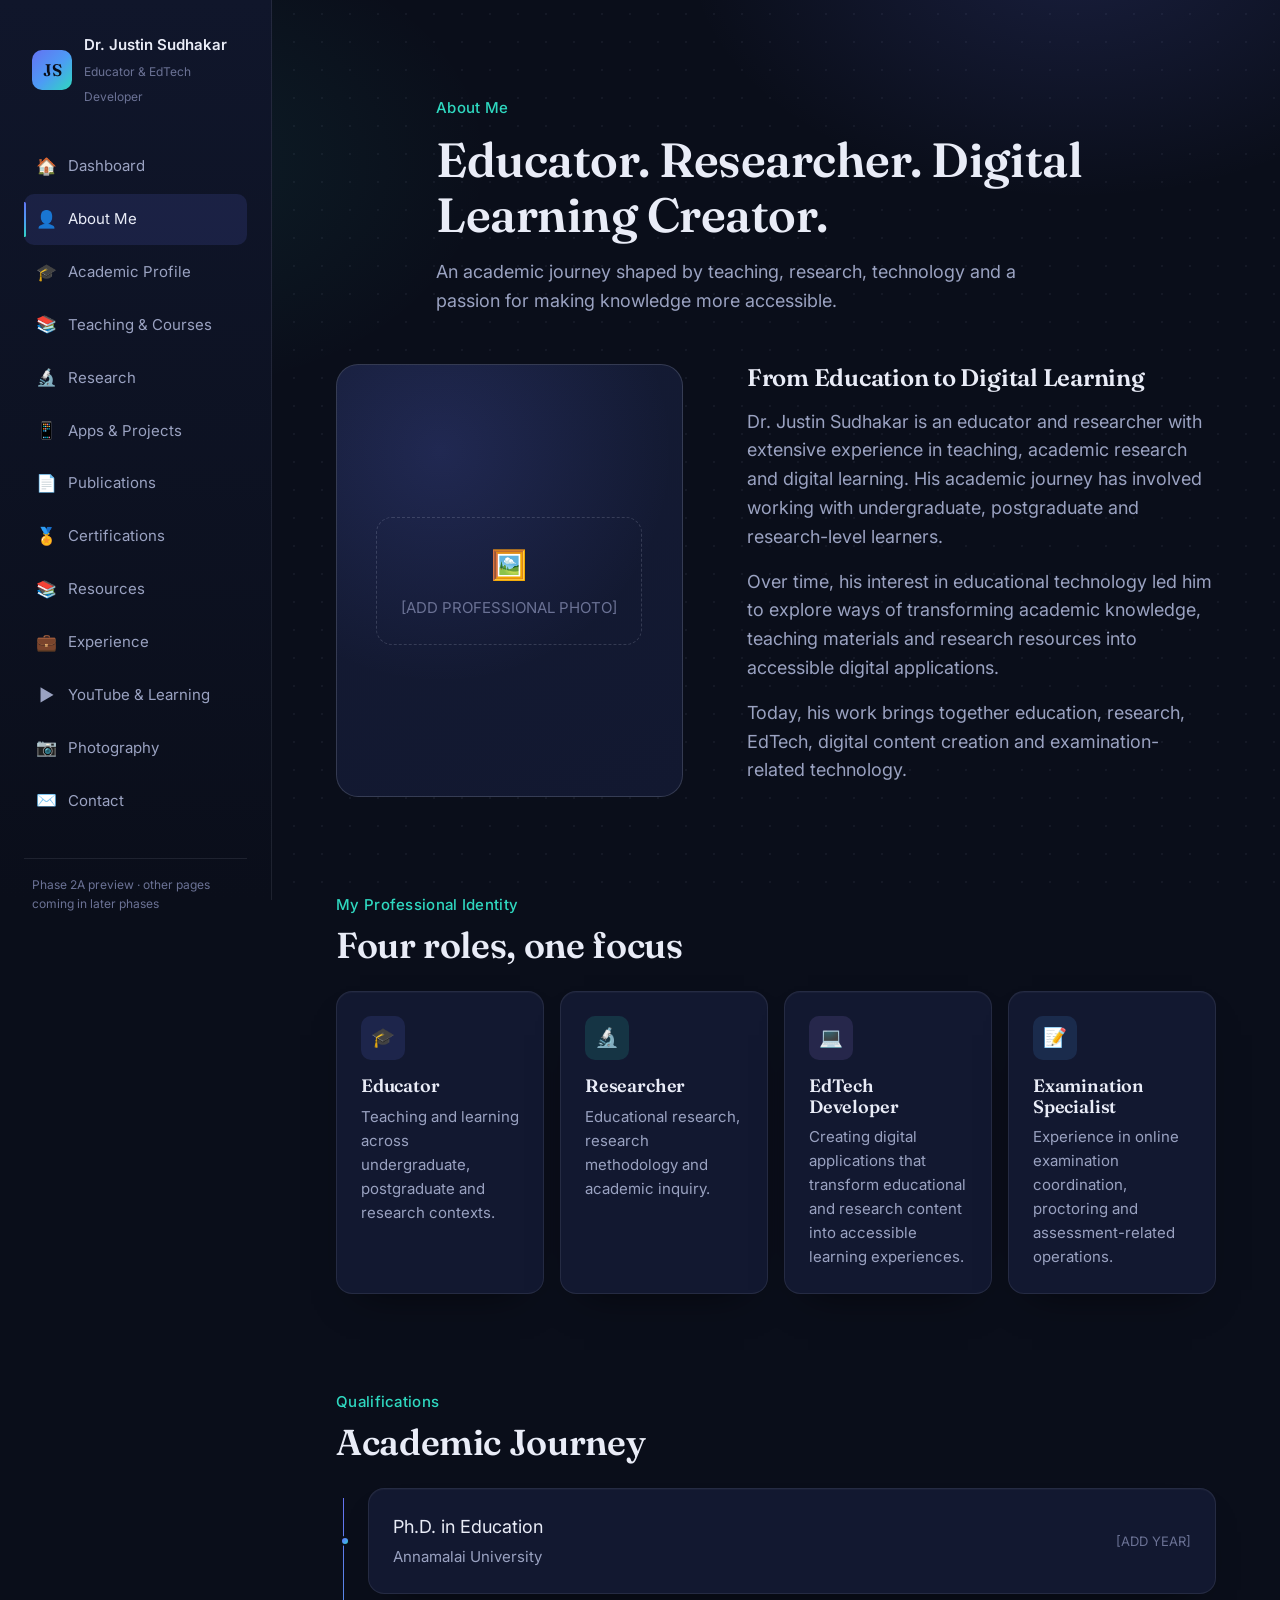
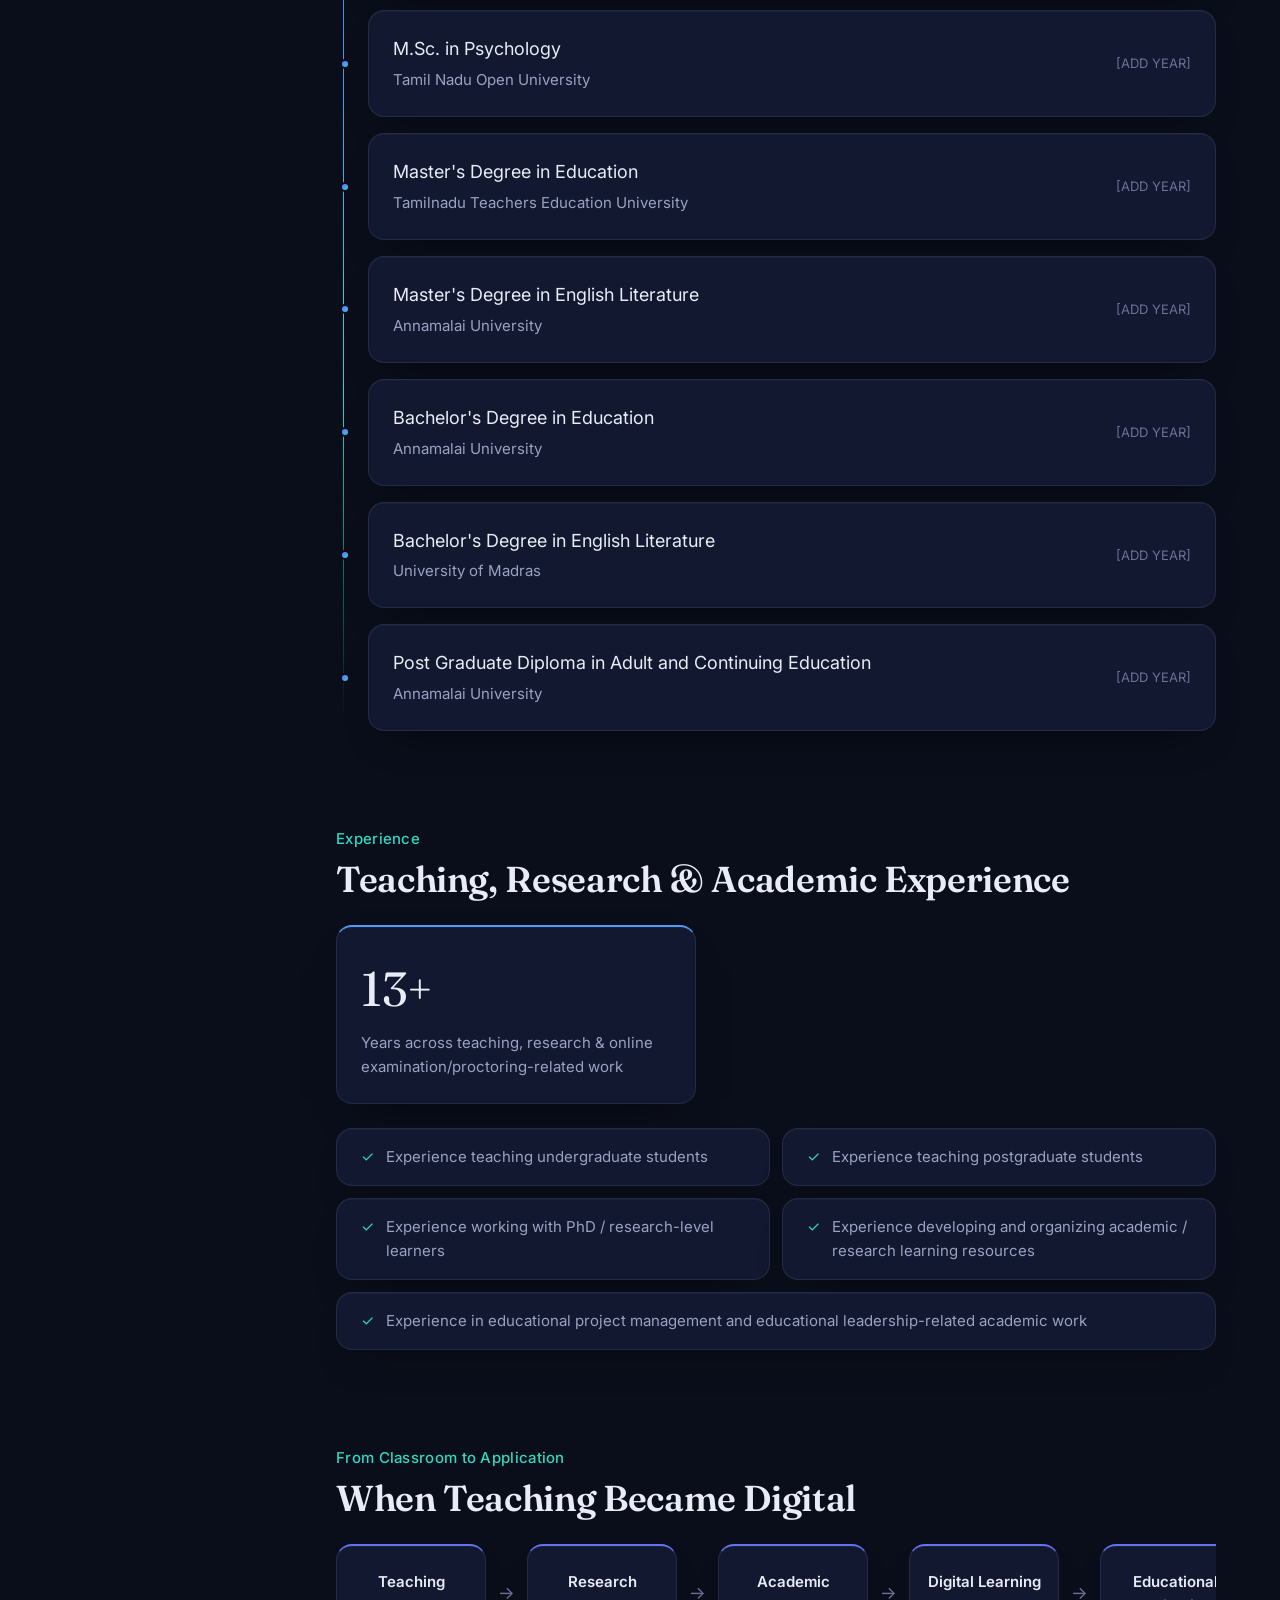
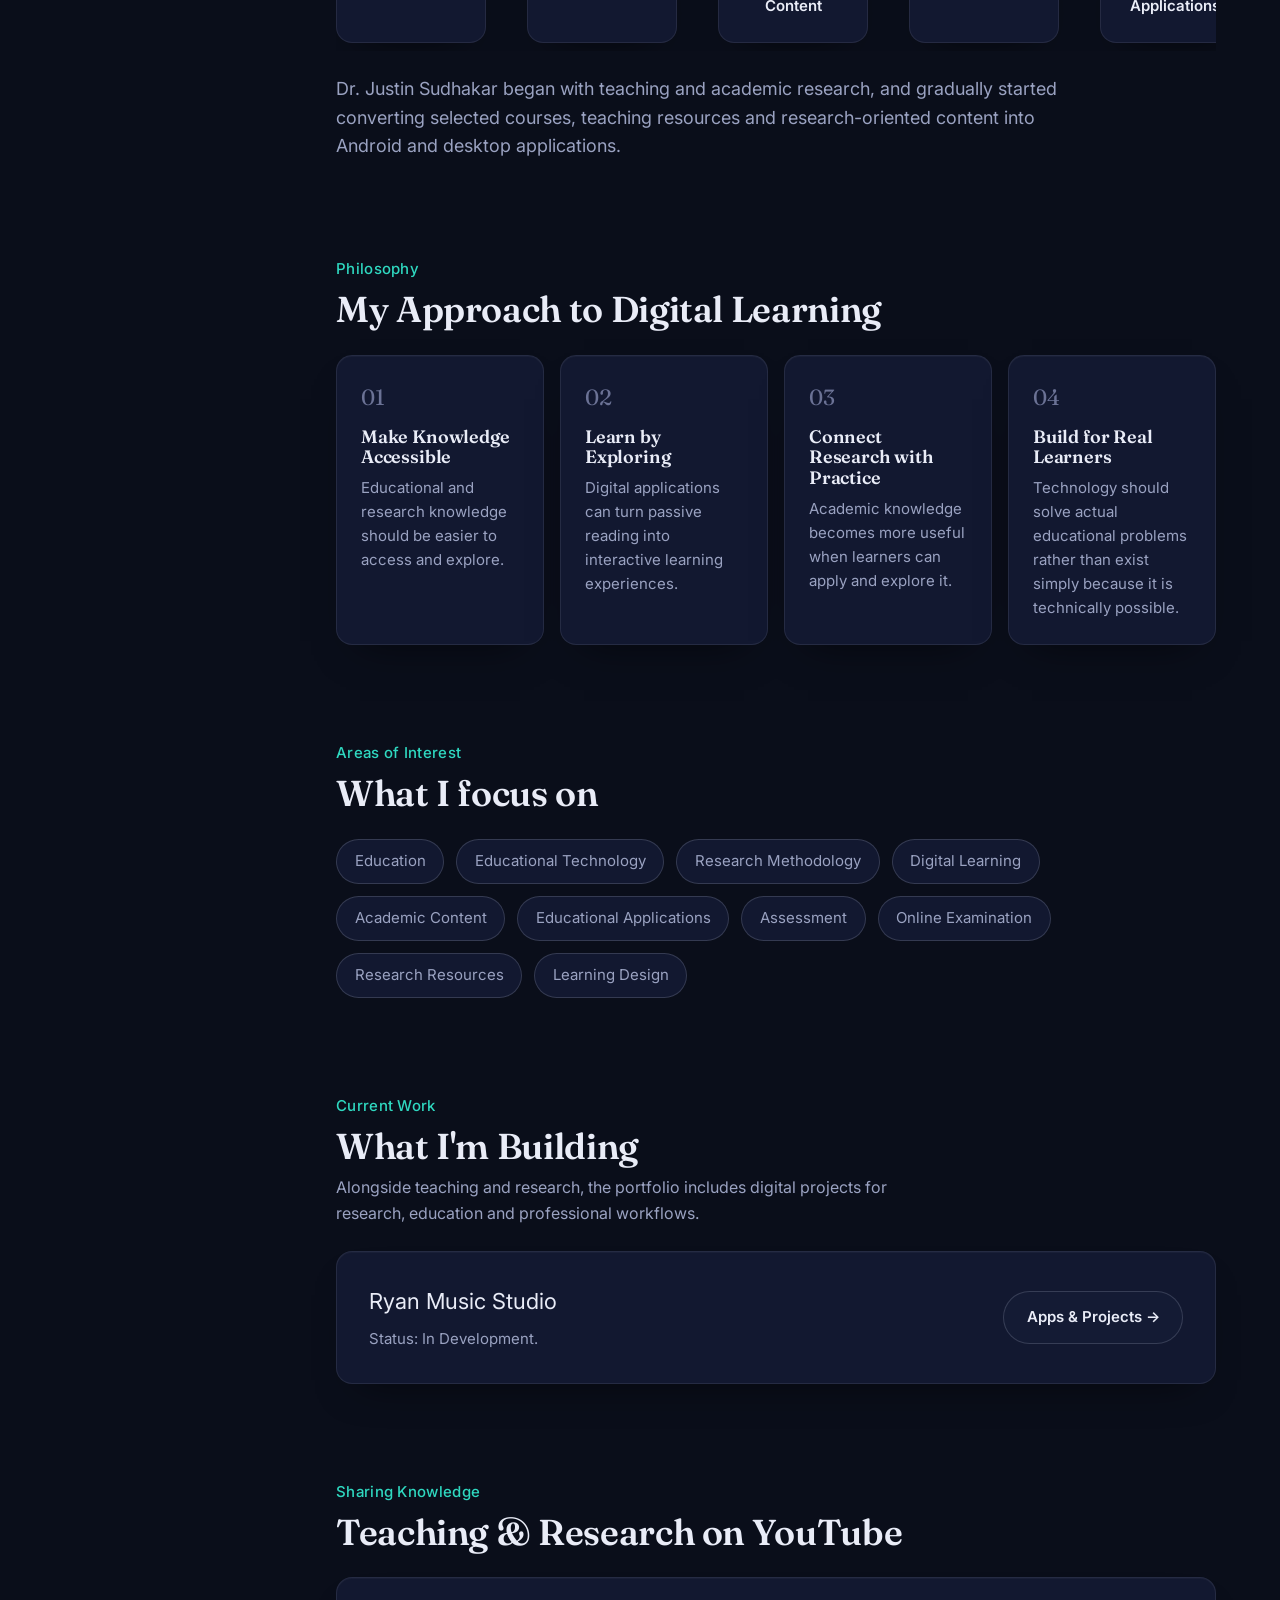
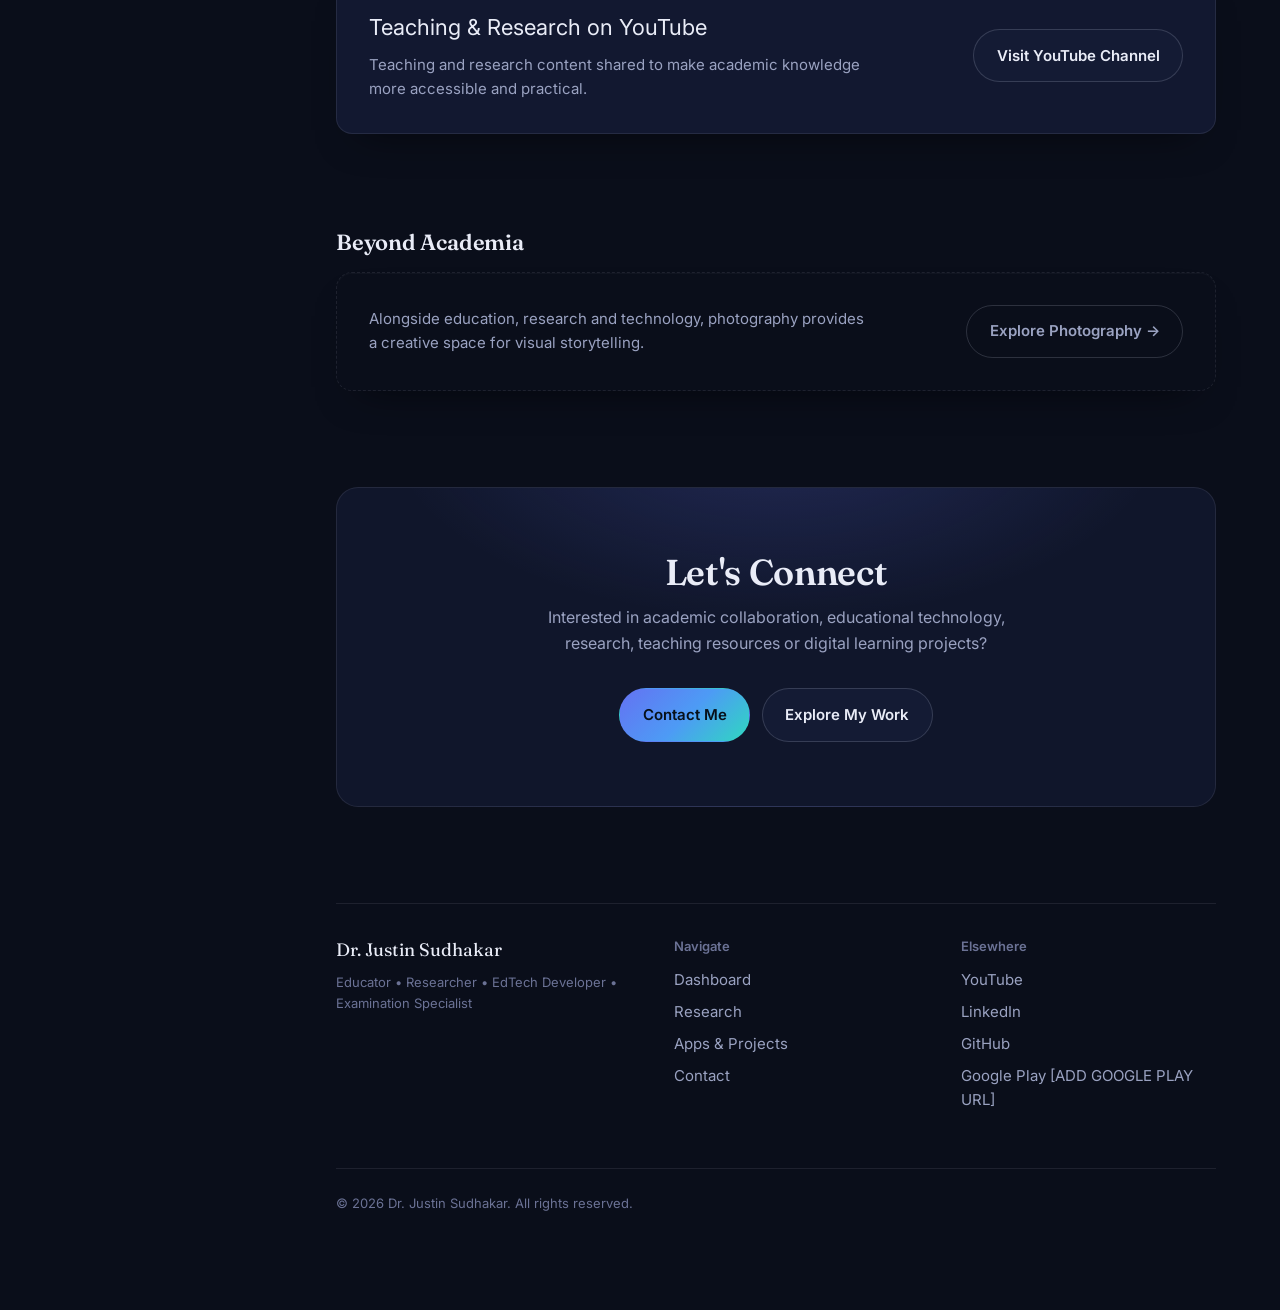
==== commit ffdc7161: "Synchronize project references across portfolio Co-Authored-By: Claude Opus 5.5 <noreply@anthropic.c" ====
--- a/about.html
+++ b/about.html
@@ -315,14 +315,14 @@
     <section class="page-section" aria-labelledby="building-title">
       <p class="eyebrow">Current Work</p>
       <h2 class="section-title" id="building-title" style="margin-top:var(--sp-2);">What I'm Building</h2>
-      <p class="section-lede">Alongside teaching and research, the portfolio includes ongoing digital projects — from music education to research tooling.</p>
+      <p class="section-lede">Alongside teaching and research, the portfolio includes digital projects for research, education and professional workflows.</p>
 
       <div class="card mini-section" style="margin-top:var(--sp-5);">
         <div>
           <div class="mini-title">Ryan Music Studio</div>
-          <p class="mini-copy">A music education application currently being developed. Status: In Development.</p>
-        </div>
-        <a class="btn btn-secondary" href="projects.html">Apps &amp; Projects →</a>
+          <p class="mini-copy">Status: In Development.</p>
+        </div>
+        <a class="btn btn-secondary" href="projects.html#ryan-music-studio">Apps &amp; Projects →</a>
       </div>
     </section>
 
--- a/css/styles.css
+++ b/css/styles.css
@@ -270,6 +270,7 @@
   display: none;
   position: sticky;
   top: 0;
+  align-self: flex-start;
   z-index: 50;
   align-items: center;
   justify-content: space-between;
@@ -474,6 +475,16 @@
   position: absolute;
   inset: 0;
   background: radial-gradient(circle at 30% 20%, rgba(100, 114, 242, 0.16), transparent 55%);
+  pointer-events: none;
+}
+
+.hero-portrait-img {
+  position: relative;
+  z-index: 0;
+  width: 100%;
+  height: 100%;
+  object-fit: cover;
+  object-position: center 20%;
 }
 
 .portrait-placeholder {
@@ -1044,6 +1055,9 @@
 }
 
 @media (max-width: 900px) {
+  .shell {
+    flex-direction: column;
+  }
   .sidebar {
     display: none;
   }
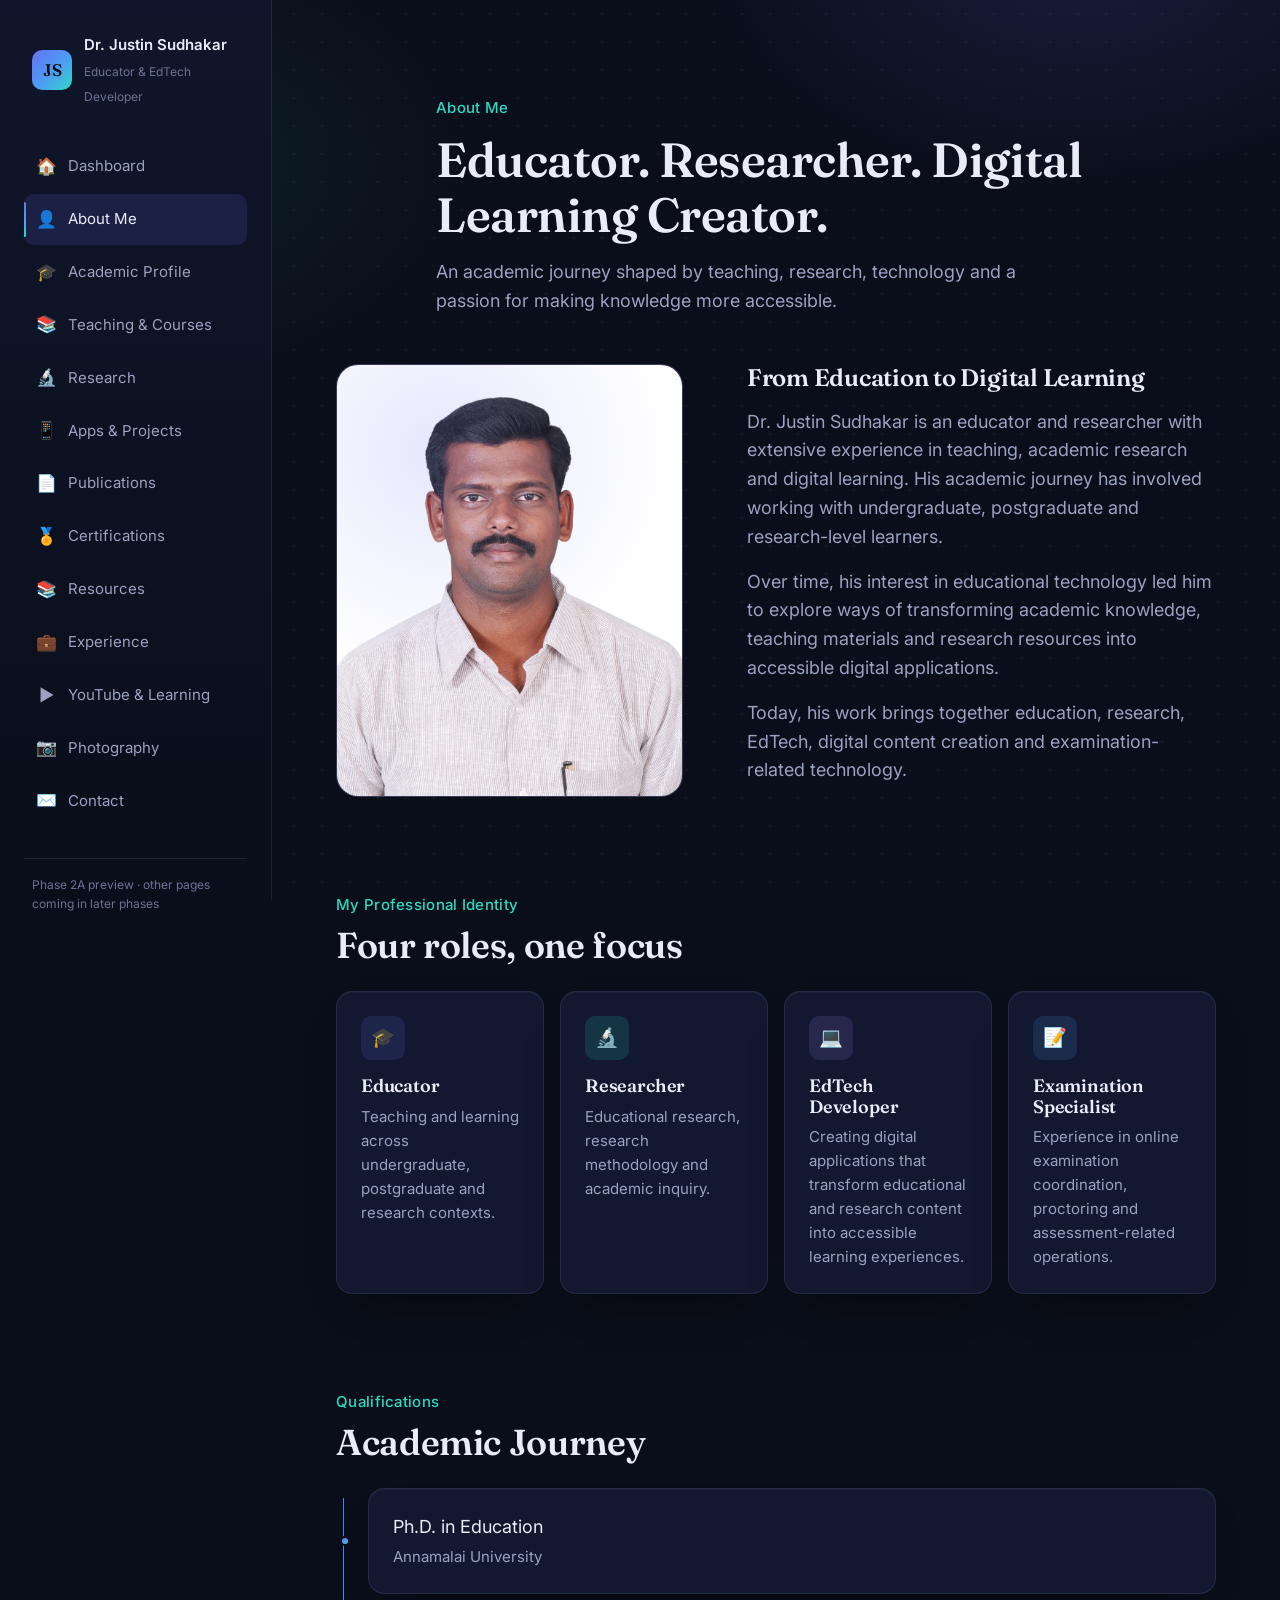
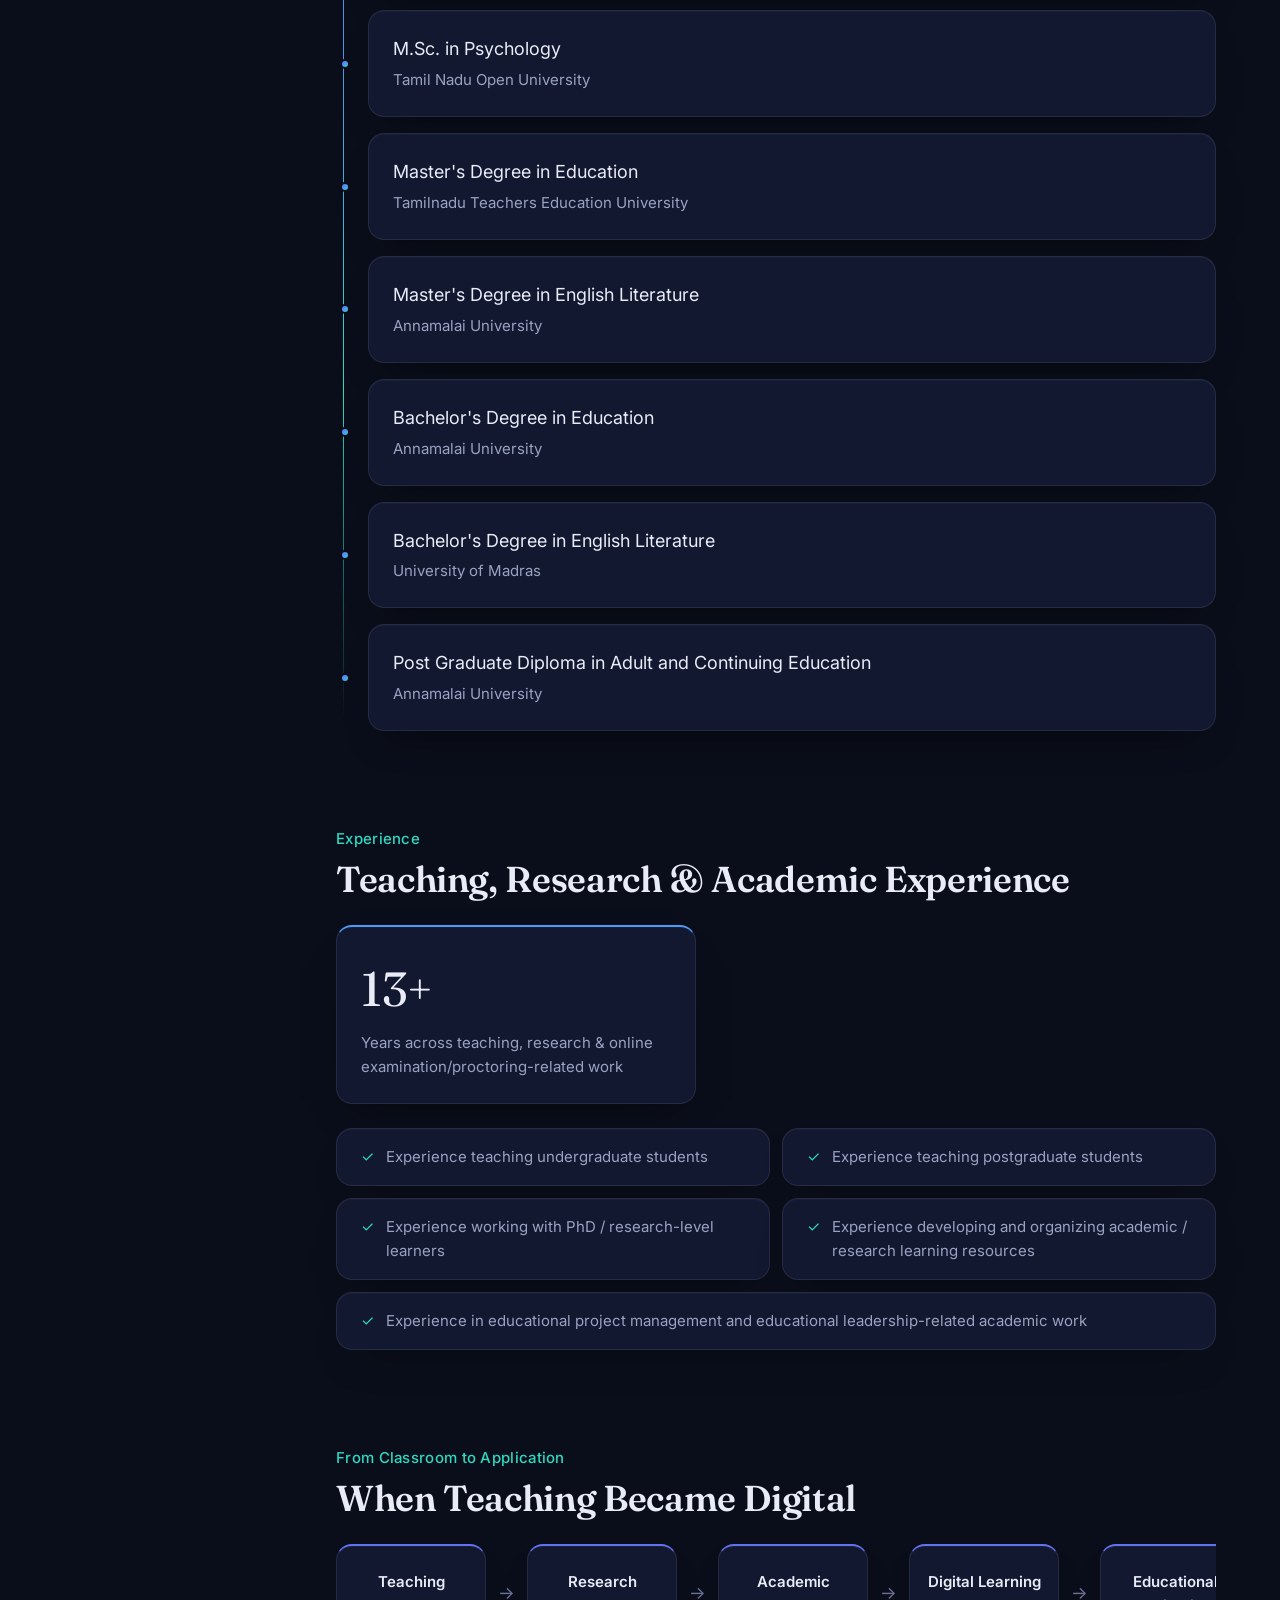
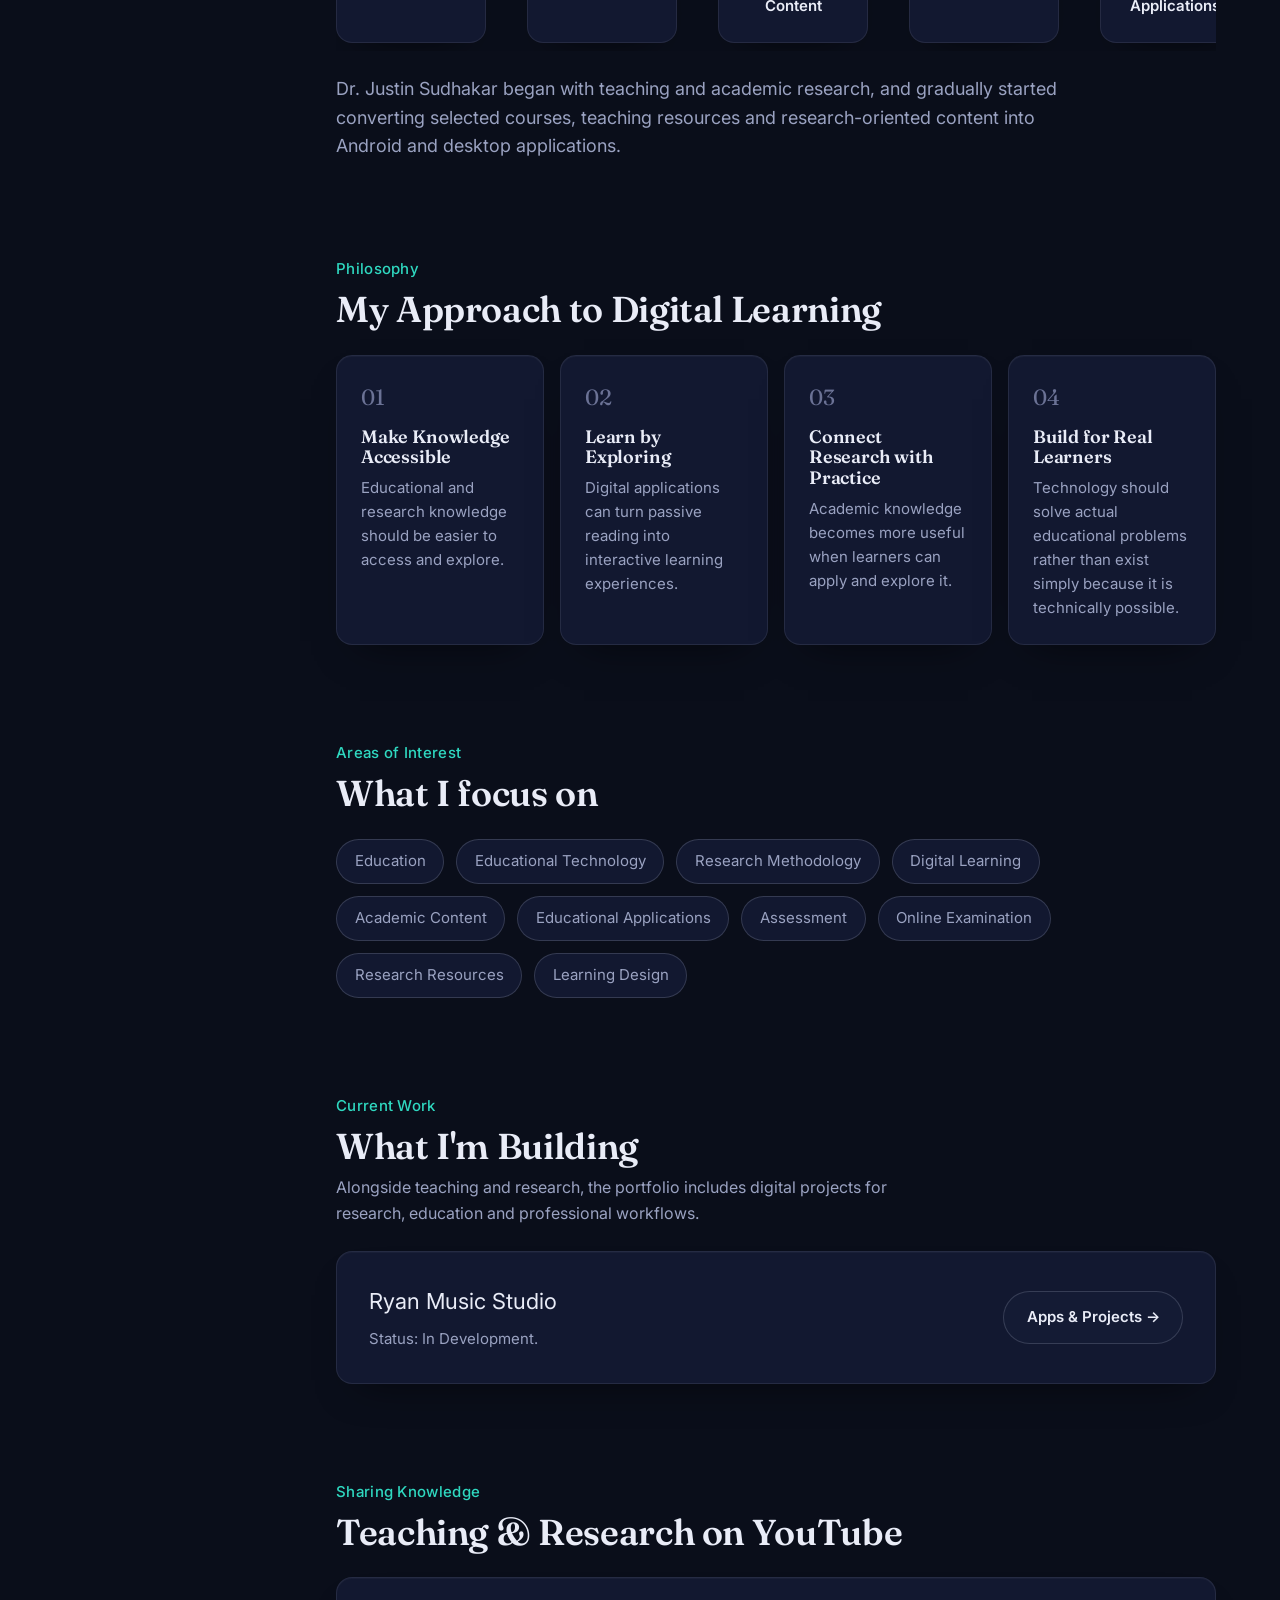
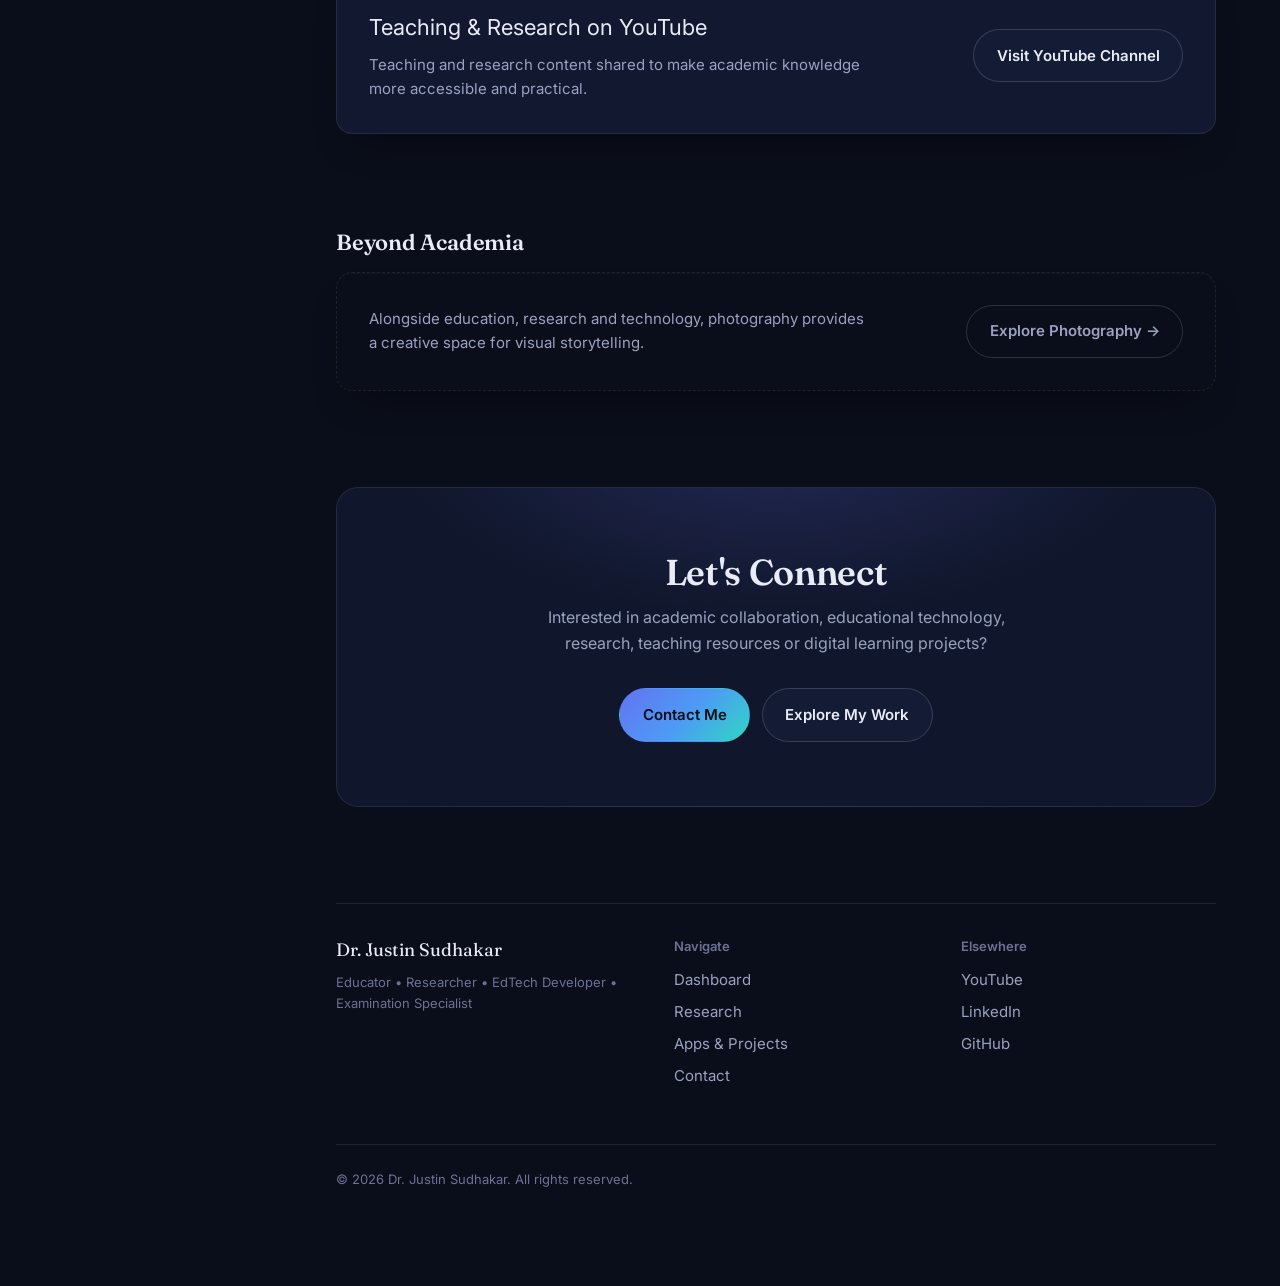
==== commit 2cd18931: "Clean portfolio placeholders and metadata Co-Authored-By: Claude Opus 5.5 <noreply@anthropic.com>" ====
--- a/about.html
+++ b/about.html
@@ -8,7 +8,9 @@
 <meta property="og:title" content="About Me | Dr. Justin Sudhakar" />
 <meta property="og:description" content="An academic journey shaped by teaching, research, technology and a passion for making knowledge more accessible." />
 <meta property="og:type" content="profile" />
+<meta property="og:url" content="https://kaangeyan.github.io/justin-portfolio/about.html" />
 <meta property="og:image" content="[ADD OG IMAGE URL]" />
+<link rel="canonical" href="https://kaangeyan.github.io/justin-portfolio/about.html" />
 <link rel="icon" href="data:," />
 
 <link rel="preconnect" href="https://fonts.googleapis.com" />
@@ -115,10 +117,7 @@
     <section class="page-section" aria-labelledby="intro-title">
       <div class="intro-grid">
         <div class="intro-photo">
-          <div class="portrait-placeholder">
-            <div class="placeholder-icon" aria-hidden="true">🖼️</div>
-            [ADD PROFESSIONAL PHOTO]
-          </div>
+          <img src="assets/img/justin-sudhakar.jpg" alt="Dr. Justin Sudhakar" class="hero-portrait-img" width="2136" height="2371" decoding="async" />
         </div>
         <div class="intro-copy">
           <h2 id="intro-title">From Education to Digital Learning</h2>
@@ -176,49 +175,42 @@
             <div class="degree-name">Ph.D. in Education</div>
             <div class="degree-institution">Annamalai University</div>
           </div>
-          <span class="degree-year">[ADD YEAR]</span>
         </div>
         <div class="card timeline-degree">
           <div>
             <div class="degree-name">M.Sc. in Psychology</div>
             <div class="degree-institution">Tamil Nadu Open University</div>
           </div>
-          <span class="degree-year">[ADD YEAR]</span>
         </div>
         <div class="card timeline-degree">
           <div>
             <div class="degree-name">Master's Degree in Education</div>
             <div class="degree-institution">Tamilnadu Teachers Education University</div>
           </div>
-          <span class="degree-year">[ADD YEAR]</span>
         </div>
         <div class="card timeline-degree">
           <div>
             <div class="degree-name">Master's Degree in English Literature</div>
             <div class="degree-institution">Annamalai University</div>
           </div>
-          <span class="degree-year">[ADD YEAR]</span>
         </div>
         <div class="card timeline-degree">
           <div>
             <div class="degree-name">Bachelor's Degree in Education</div>
             <div class="degree-institution">Annamalai University</div>
           </div>
-          <span class="degree-year">[ADD YEAR]</span>
         </div>
         <div class="card timeline-degree">
           <div>
             <div class="degree-name">Bachelor's Degree in English Literature</div>
             <div class="degree-institution">University of Madras</div>
           </div>
-          <span class="degree-year">[ADD YEAR]</span>
         </div>
         <div class="card timeline-degree">
           <div>
             <div class="degree-name">Post Graduate Diploma in Adult and Continuing Education</div>
             <div class="degree-institution">Annamalai University</div>
           </div>
-          <span class="degree-year">[ADD YEAR]</span>
         </div>
       </div>
     </section>
@@ -384,7 +376,6 @@
           <a href="https://www.youtube.com/channel/UCAciCJotVFrAyKCNyshcMDw?view_as=subscriber" target="_blank" rel="noopener noreferrer">YouTube</a>
           <a href="https://www.linkedin.com/in/justinkaangeyan" target="_blank" rel="noopener noreferrer">LinkedIn</a>
           <a href="https://github.com/kaangeyan" target="_blank" rel="noopener noreferrer">GitHub</a>
-          <a href="#">Google Play <span class="link-placeholder">[ADD GOOGLE PLAY URL]</span></a>
         </nav>
       </div>
       <div class="footer-bottom">
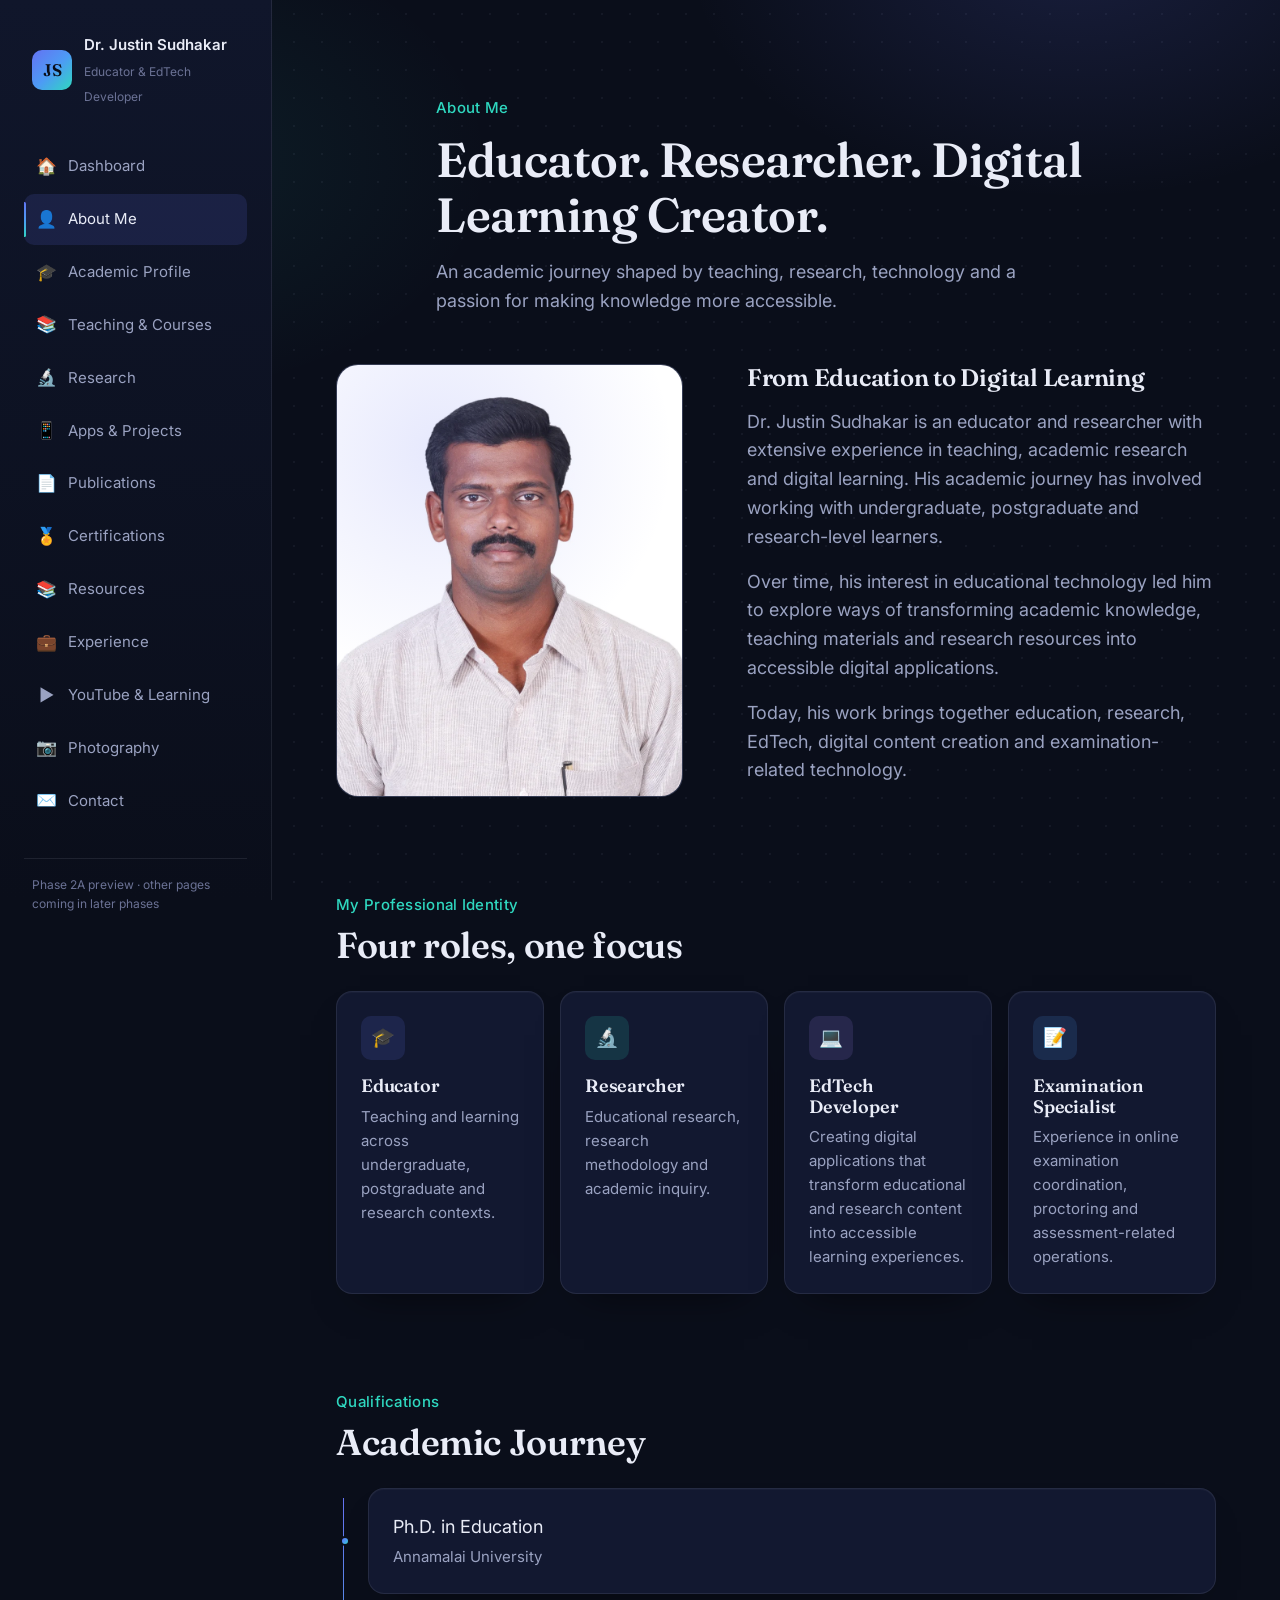
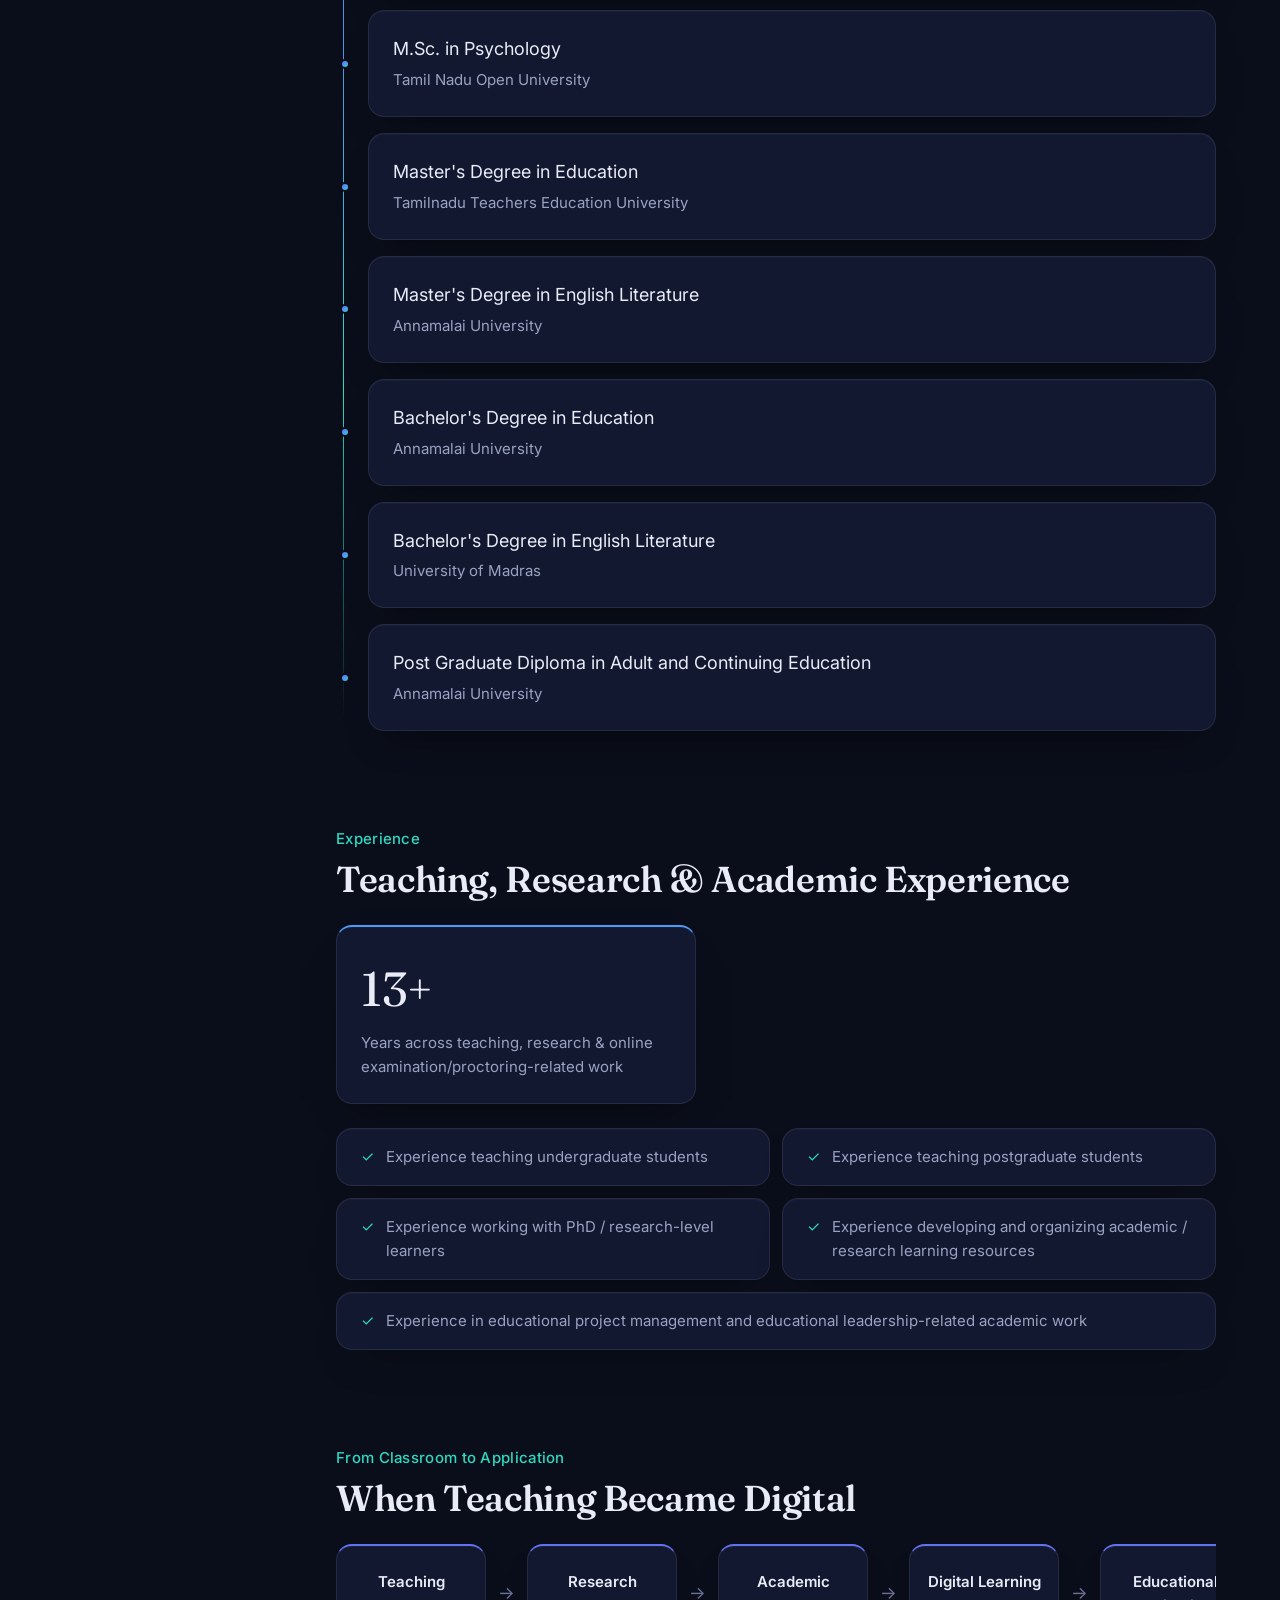
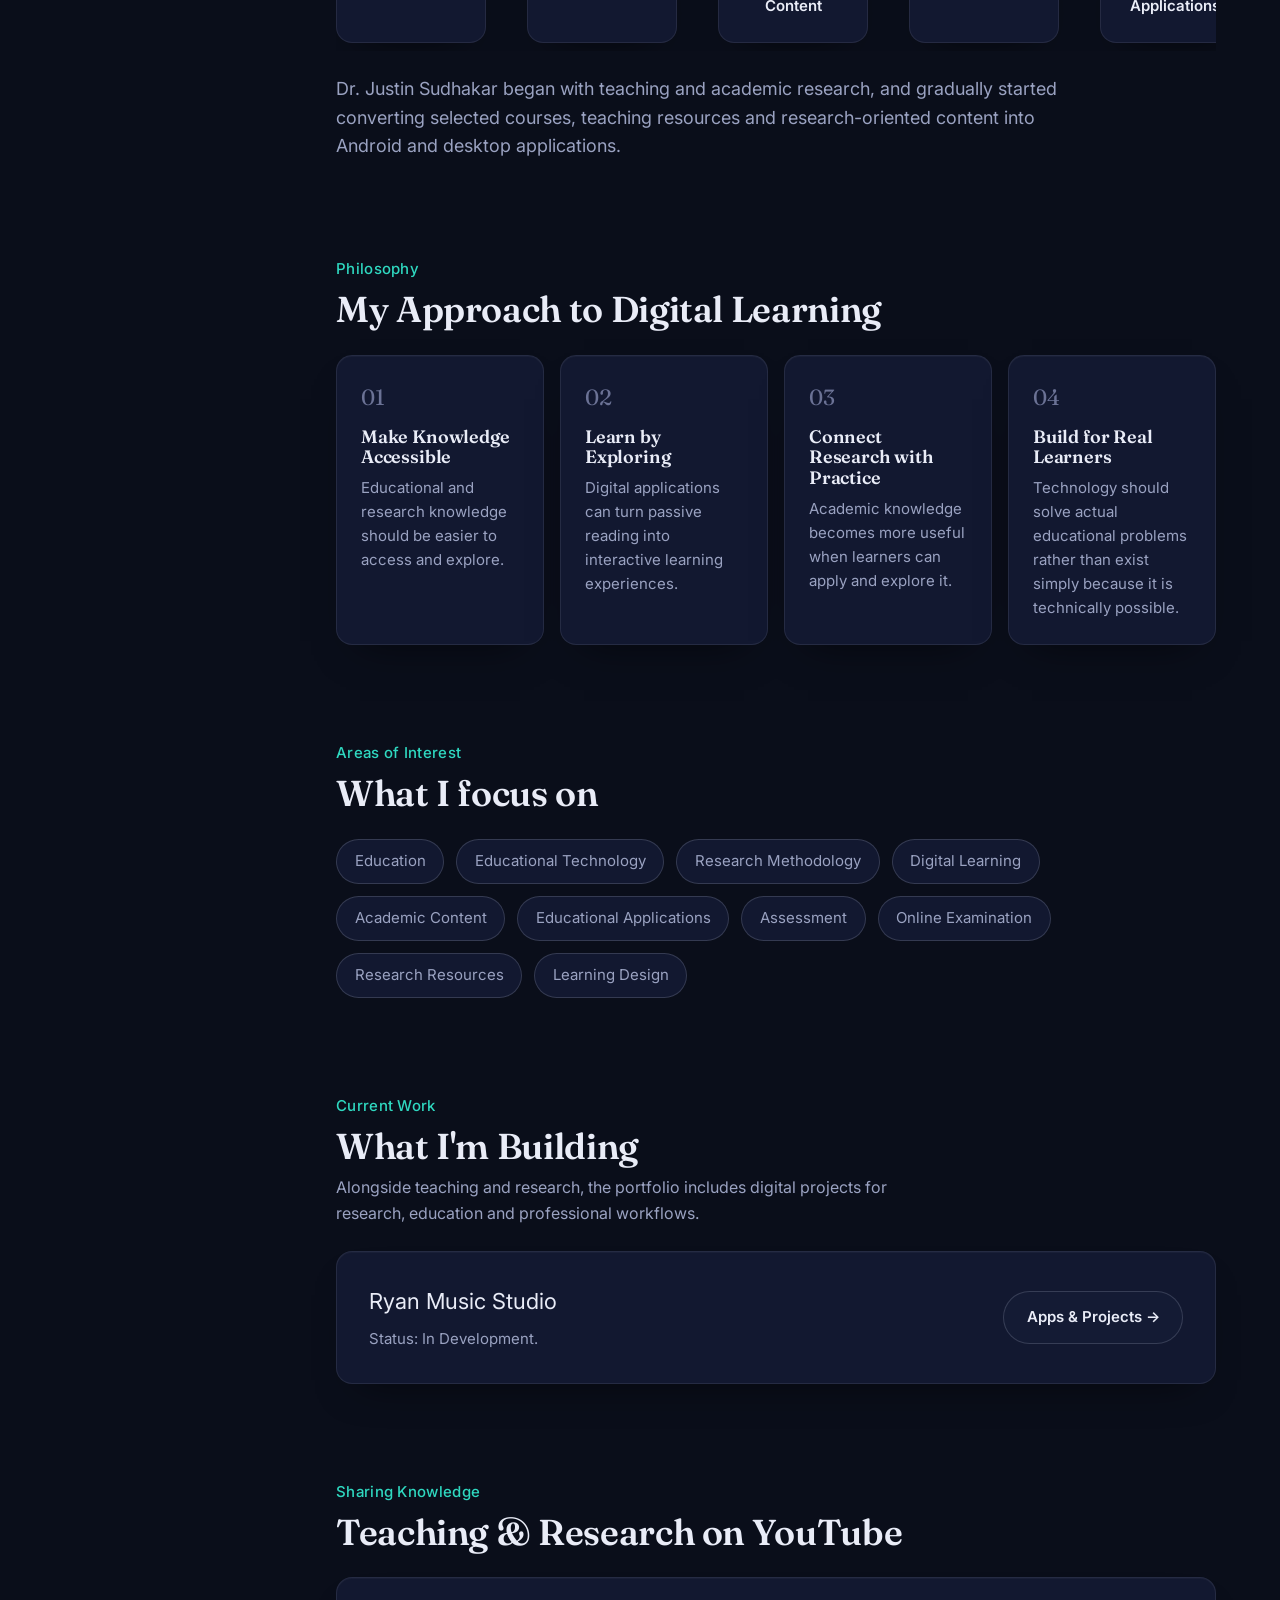
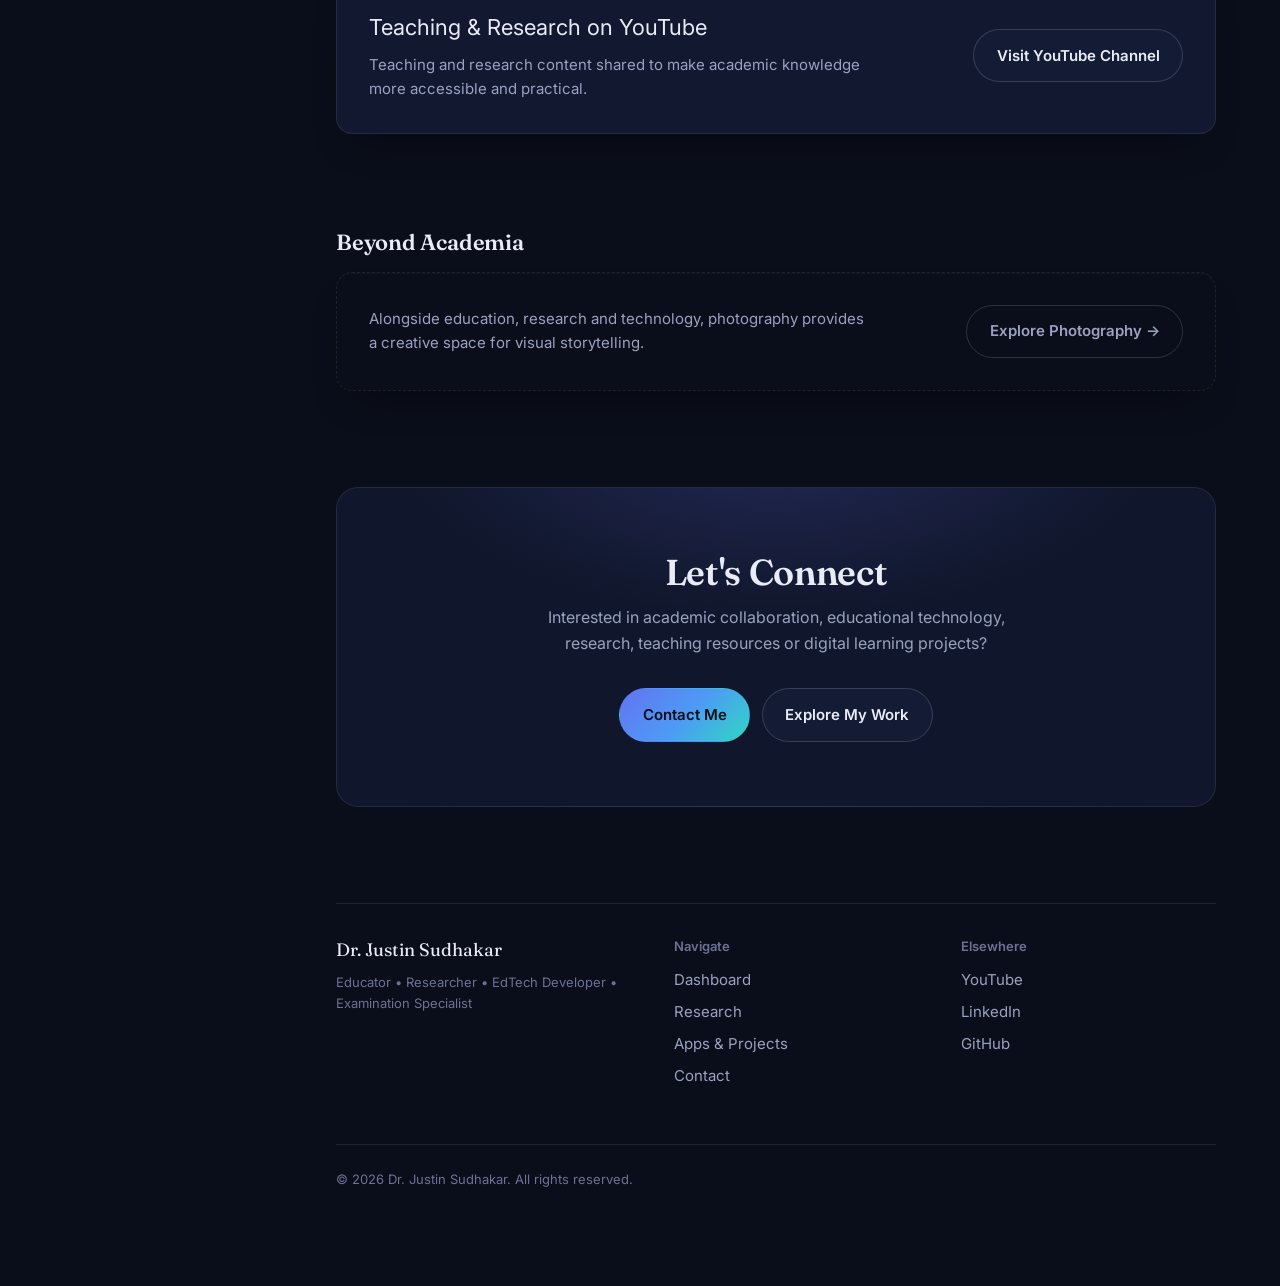
==== commit 239dcc51: "Optimize portrait image for homepage and About page" ====
--- a/about.html
+++ b/about.html
@@ -9,9 +9,12 @@
 <meta property="og:description" content="An academic journey shaped by teaching, research, technology and a passion for making knowledge more accessible." />
 <meta property="og:type" content="profile" />
 <meta property="og:url" content="https://kaangeyan.github.io/justin-portfolio/about.html" />
-<meta property="og:image" content="[ADD OG IMAGE URL]" />
+<meta property="og:image" content="https://kaangeyan.github.io/justin-portfolio/assets/img/justin-sudhakar-og-1200x630.png" />
 <link rel="canonical" href="https://kaangeyan.github.io/justin-portfolio/about.html" />
-<link rel="icon" href="data:," />
+<link rel="icon" href="favicon.ico" sizes="any" />
+<link rel="icon" type="image/png" sizes="32x32" href="assets/img/favicon-32x32.png" />
+<link rel="icon" type="image/png" sizes="16x16" href="assets/img/favicon-16x16.png" />
+<link rel="apple-touch-icon" sizes="180x180" href="assets/img/apple-touch-icon.png" />
 
 <link rel="preconnect" href="https://fonts.googleapis.com" />
 <link rel="preconnect" href="https://fonts.gstatic.com" crossorigin />
@@ -117,7 +120,7 @@
     <section class="page-section" aria-labelledby="intro-title">
       <div class="intro-grid">
         <div class="intro-photo">
-          <img src="assets/img/justin-sudhakar.jpg" alt="Dr. Justin Sudhakar" class="hero-portrait-img" width="2136" height="2371" decoding="async" />
+          <img src="assets/img/justin-sudhakar-960.webp" alt="Dr. Justin Sudhakar" class="hero-portrait-img" width="960" height="1066" decoding="async" />
         </div>
         <div class="intro-copy">
           <h2 id="intro-title">From Education to Digital Learning</h2>
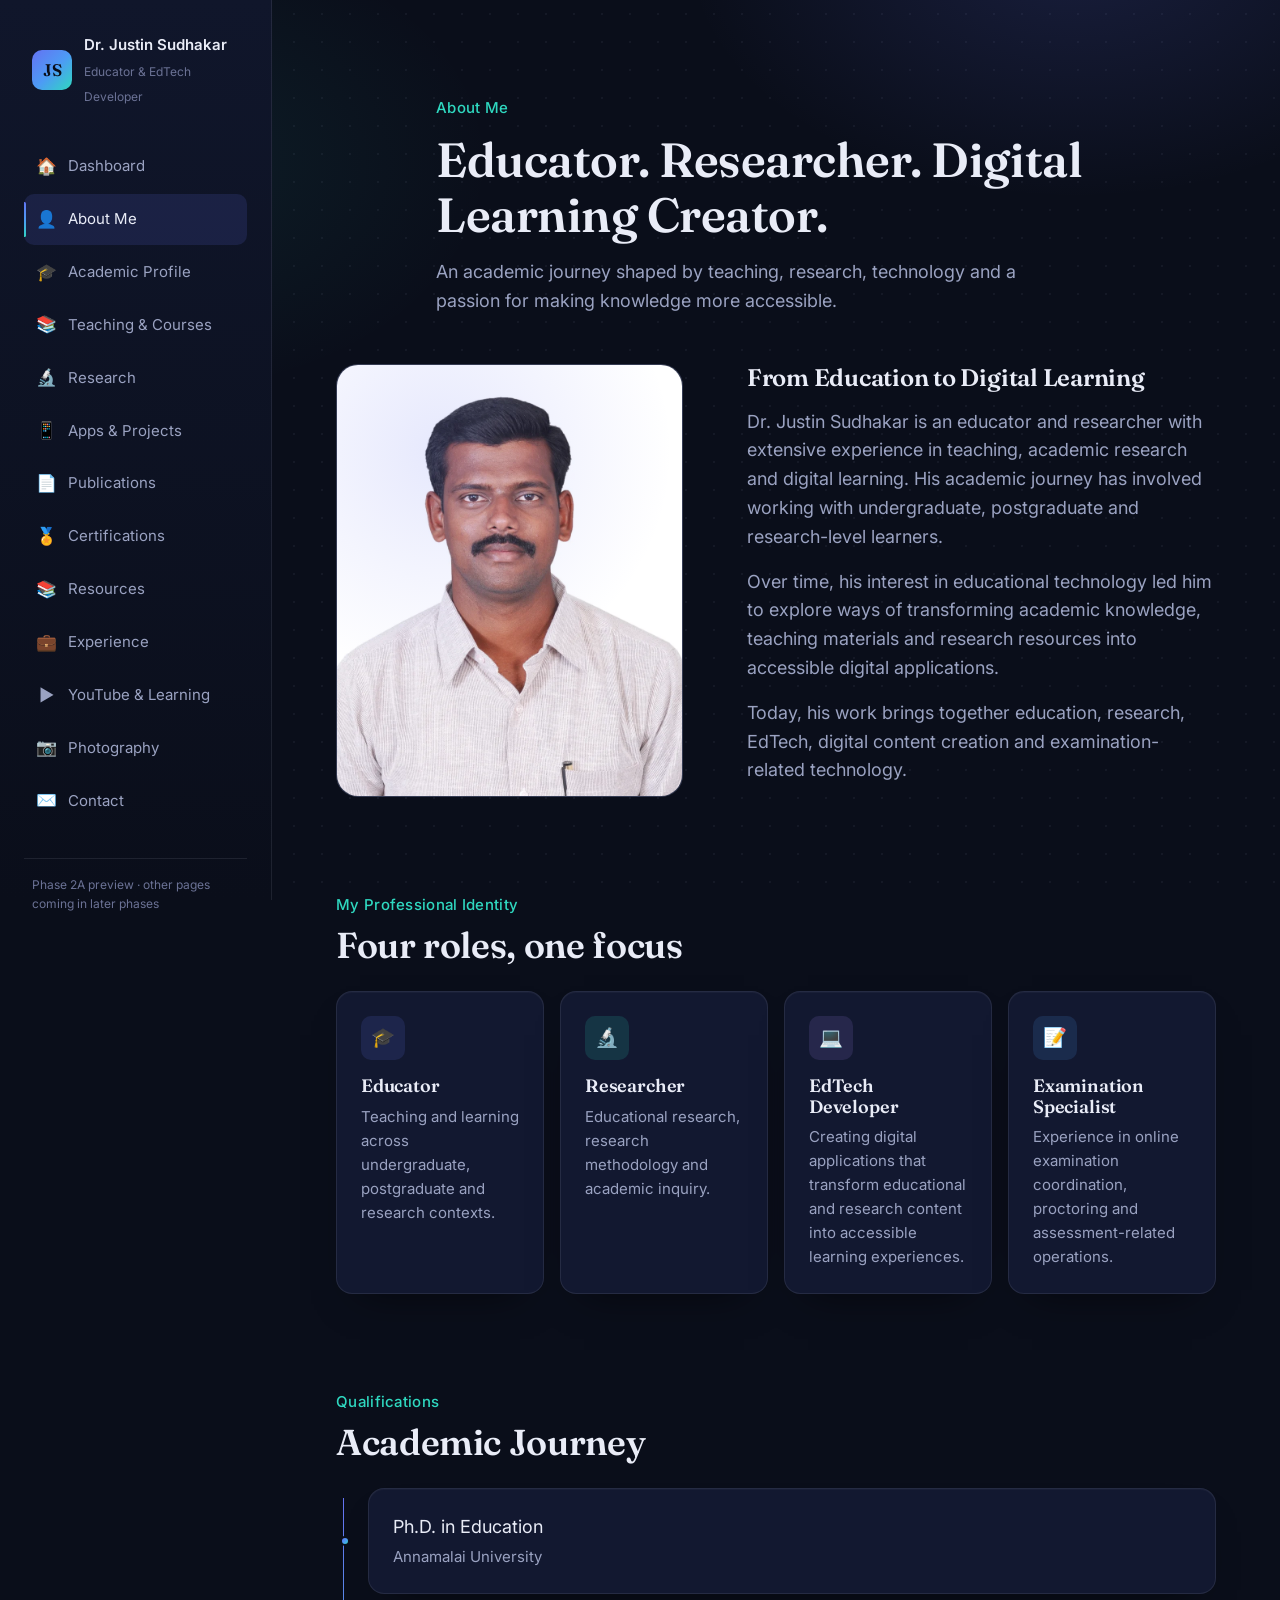
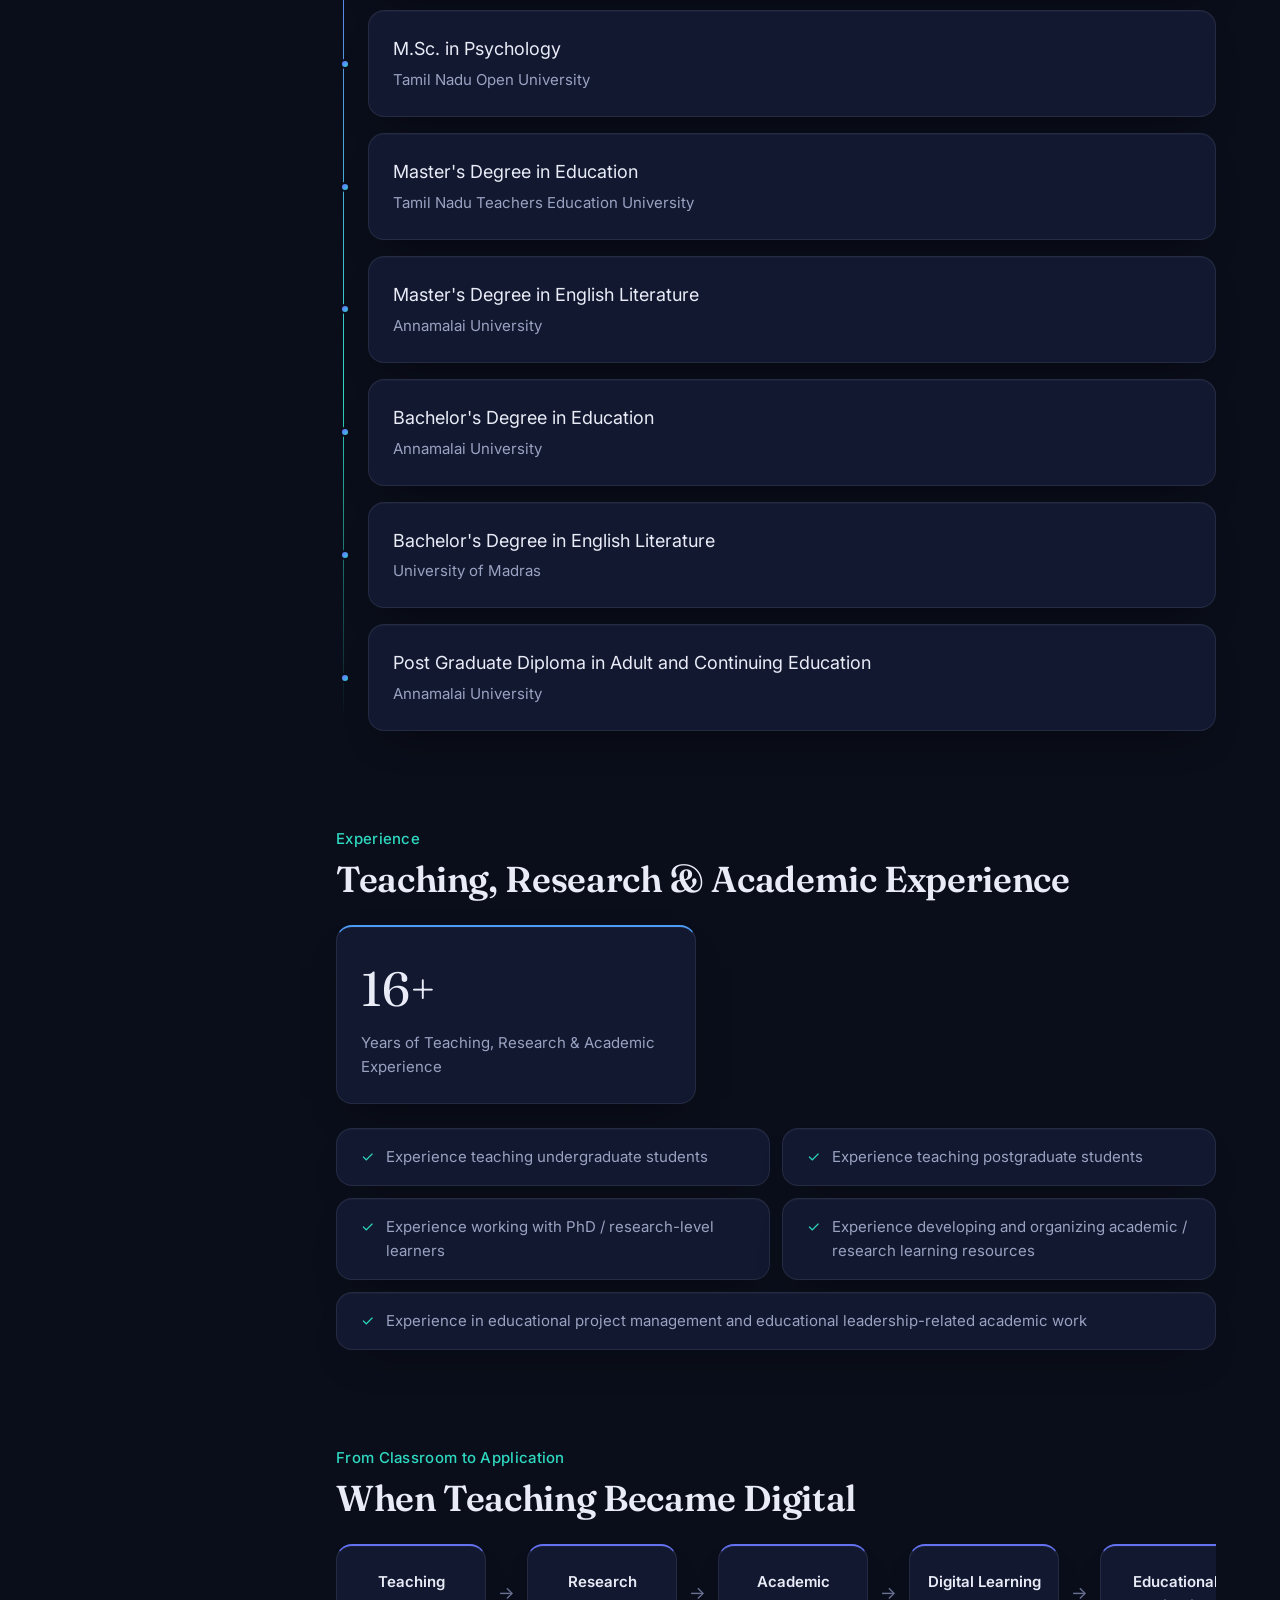
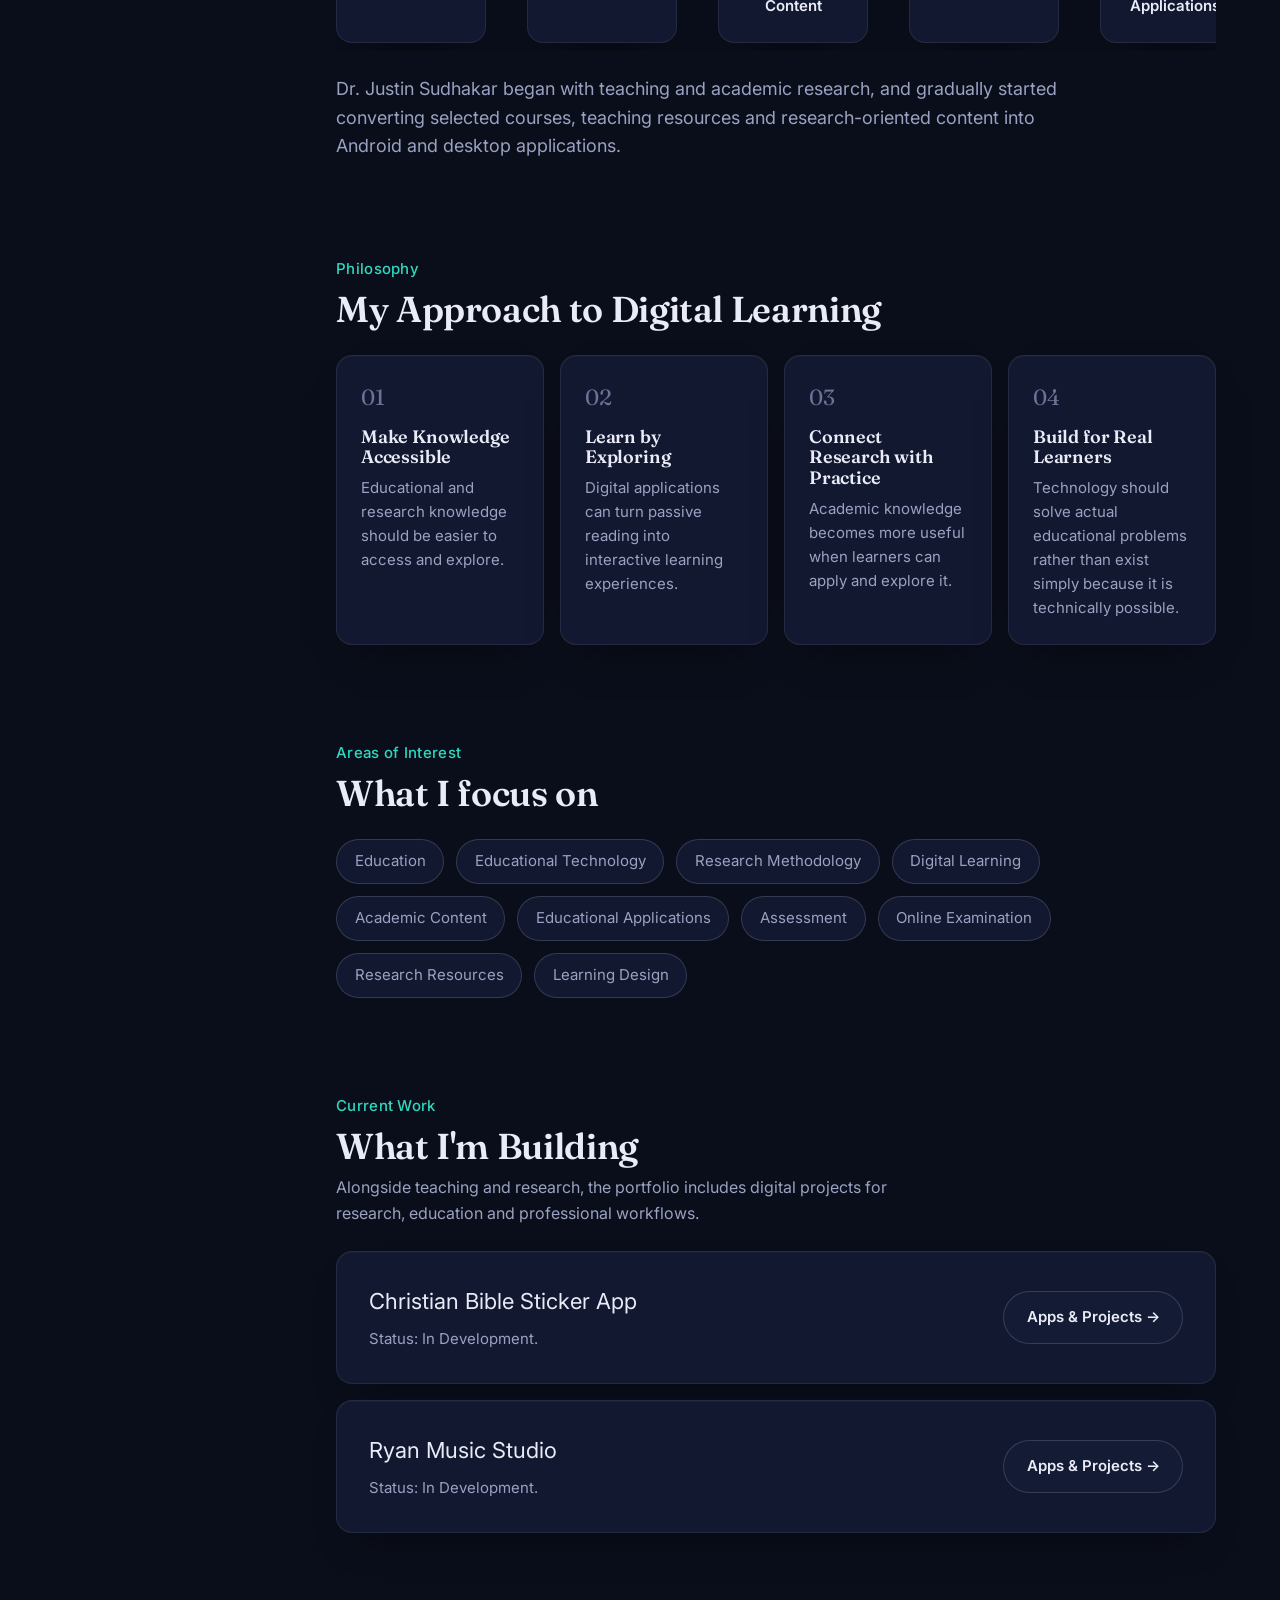
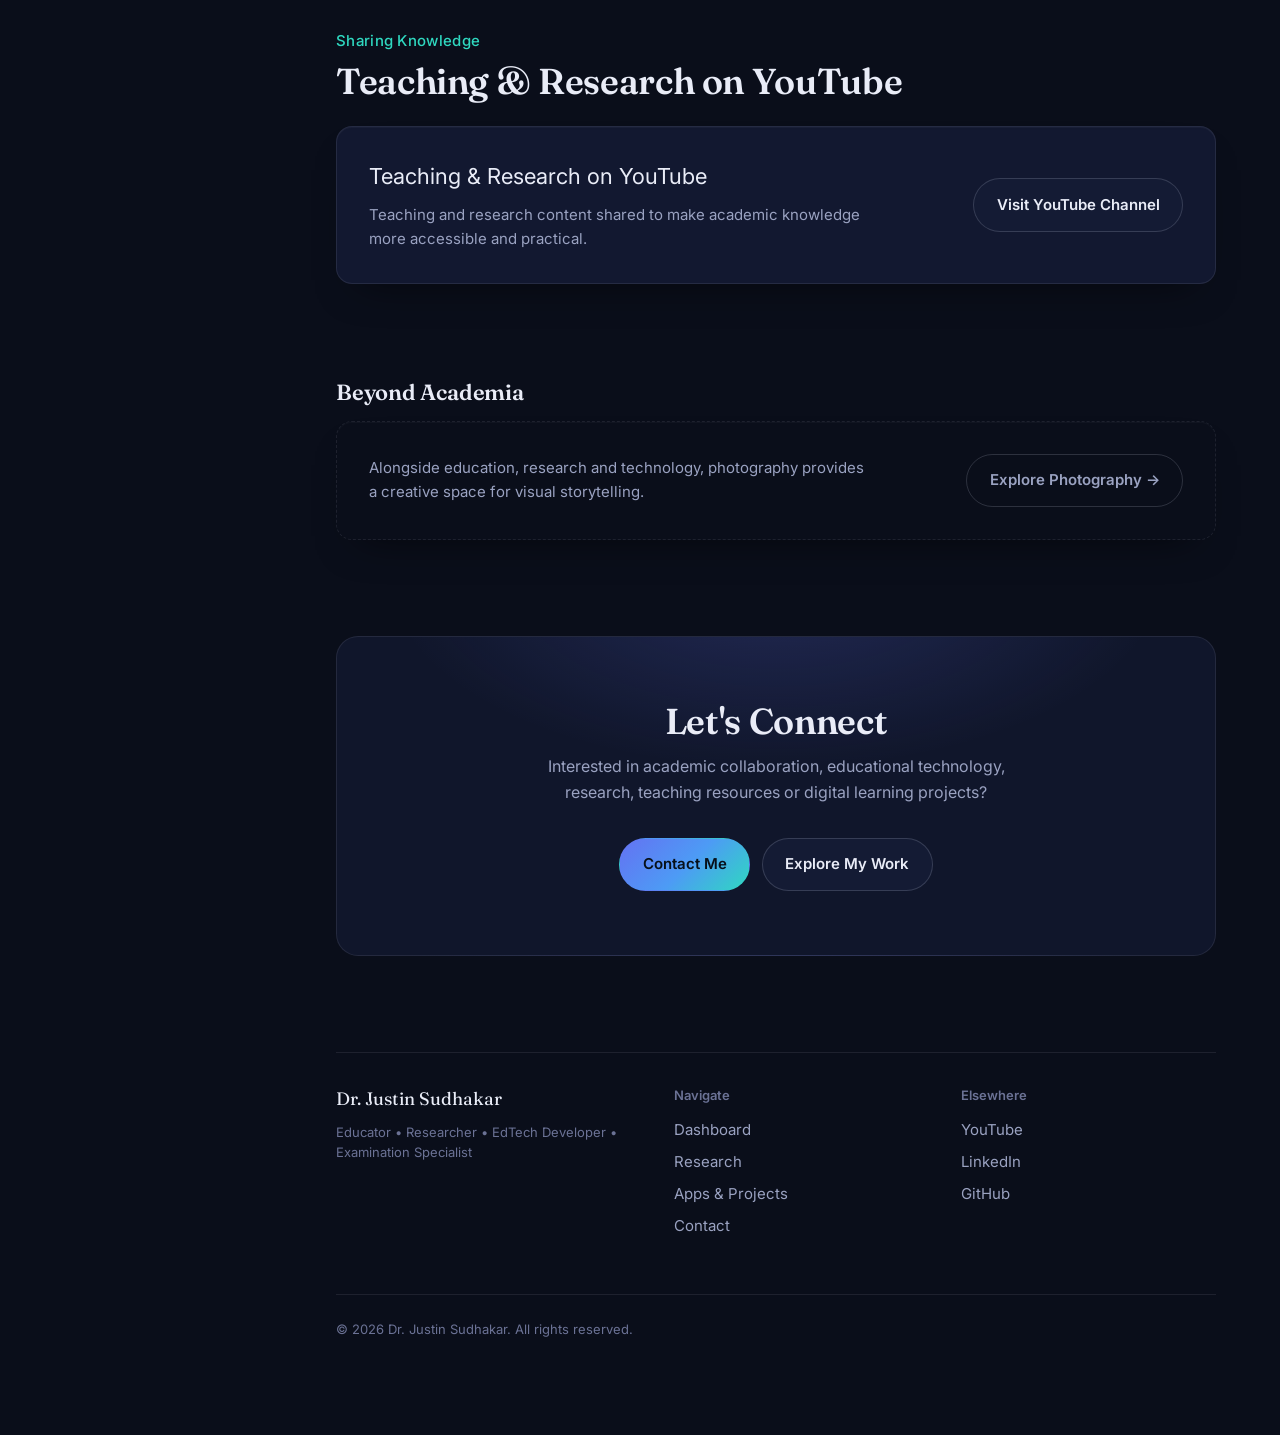
==== commit 4f96d08e: "Refine professional experience and factual portfolio content Co-Authored-By: Claude Opus 5.5 <norepl" ====
--- a/about.html
+++ b/about.html
@@ -188,7 +188,7 @@
         <div class="card timeline-degree">
           <div>
             <div class="degree-name">Master's Degree in Education</div>
-            <div class="degree-institution">Tamilnadu Teachers Education University</div>
+            <div class="degree-institution">Tamil Nadu Teachers Education University</div>
           </div>
         </div>
         <div class="card timeline-degree">
@@ -227,8 +227,8 @@
         </div>
       </div>
       <div class="card metric-card" style="max-width:360px; margin-bottom: var(--sp-5);">
-        <div class="metric-value">13+</div>
-        <div class="metric-label">Years across teaching, research &amp; online examination/proctoring-related work</div>
+        <div class="metric-value">16+</div>
+        <div class="metric-label">Years of Teaching, Research &amp; Academic Experience</div>
       </div>
       <div class="experience-list">
         <div class="card experience-item"><span class="exp-icon" aria-hidden="true">✓</span>Experience teaching undergraduate students</div>
@@ -314,6 +314,14 @@
 
       <div class="card mini-section" style="margin-top:var(--sp-5);">
         <div>
+          <div class="mini-title">Christian Bible Sticker App</div>
+          <p class="mini-copy">Status: In Development.</p>
+        </div>
+        <a class="btn btn-secondary" href="projects.html#christian-bible-sticker-app">Apps &amp; Projects →</a>
+      </div>
+
+      <div class="card mini-section" style="margin-top:var(--sp-4);">
+        <div>
           <div class="mini-title">Ryan Music Studio</div>
           <p class="mini-copy">Status: In Development.</p>
         </div>
--- a/css/styles.css
+++ b/css/styles.css
@@ -639,14 +639,26 @@
 }
 
 .project-icon {
-  width: 46px;
-  height: 46px;
+  width: 64px;
+  height: 64px;
   border-radius: var(--radius-sm);
   background: var(--bg-elevated-2);
   border: 1px solid var(--border-strong);
   display: grid;
   place-items: center;
-  font-size: 1.2rem;
+  font-size: 1.6rem;
+  flex-shrink: 0;
+}
+
+/* Verified app logo, in the same tile as .project-icon */
+.project-logo {
+  display: block;
+  width: 64px;
+  height: 64px;
+  border-radius: var(--radius-sm);
+  background: var(--bg-elevated-2);
+  border: 1px solid var(--border-strong);
+  object-fit: contain;
   flex-shrink: 0;
 }
 
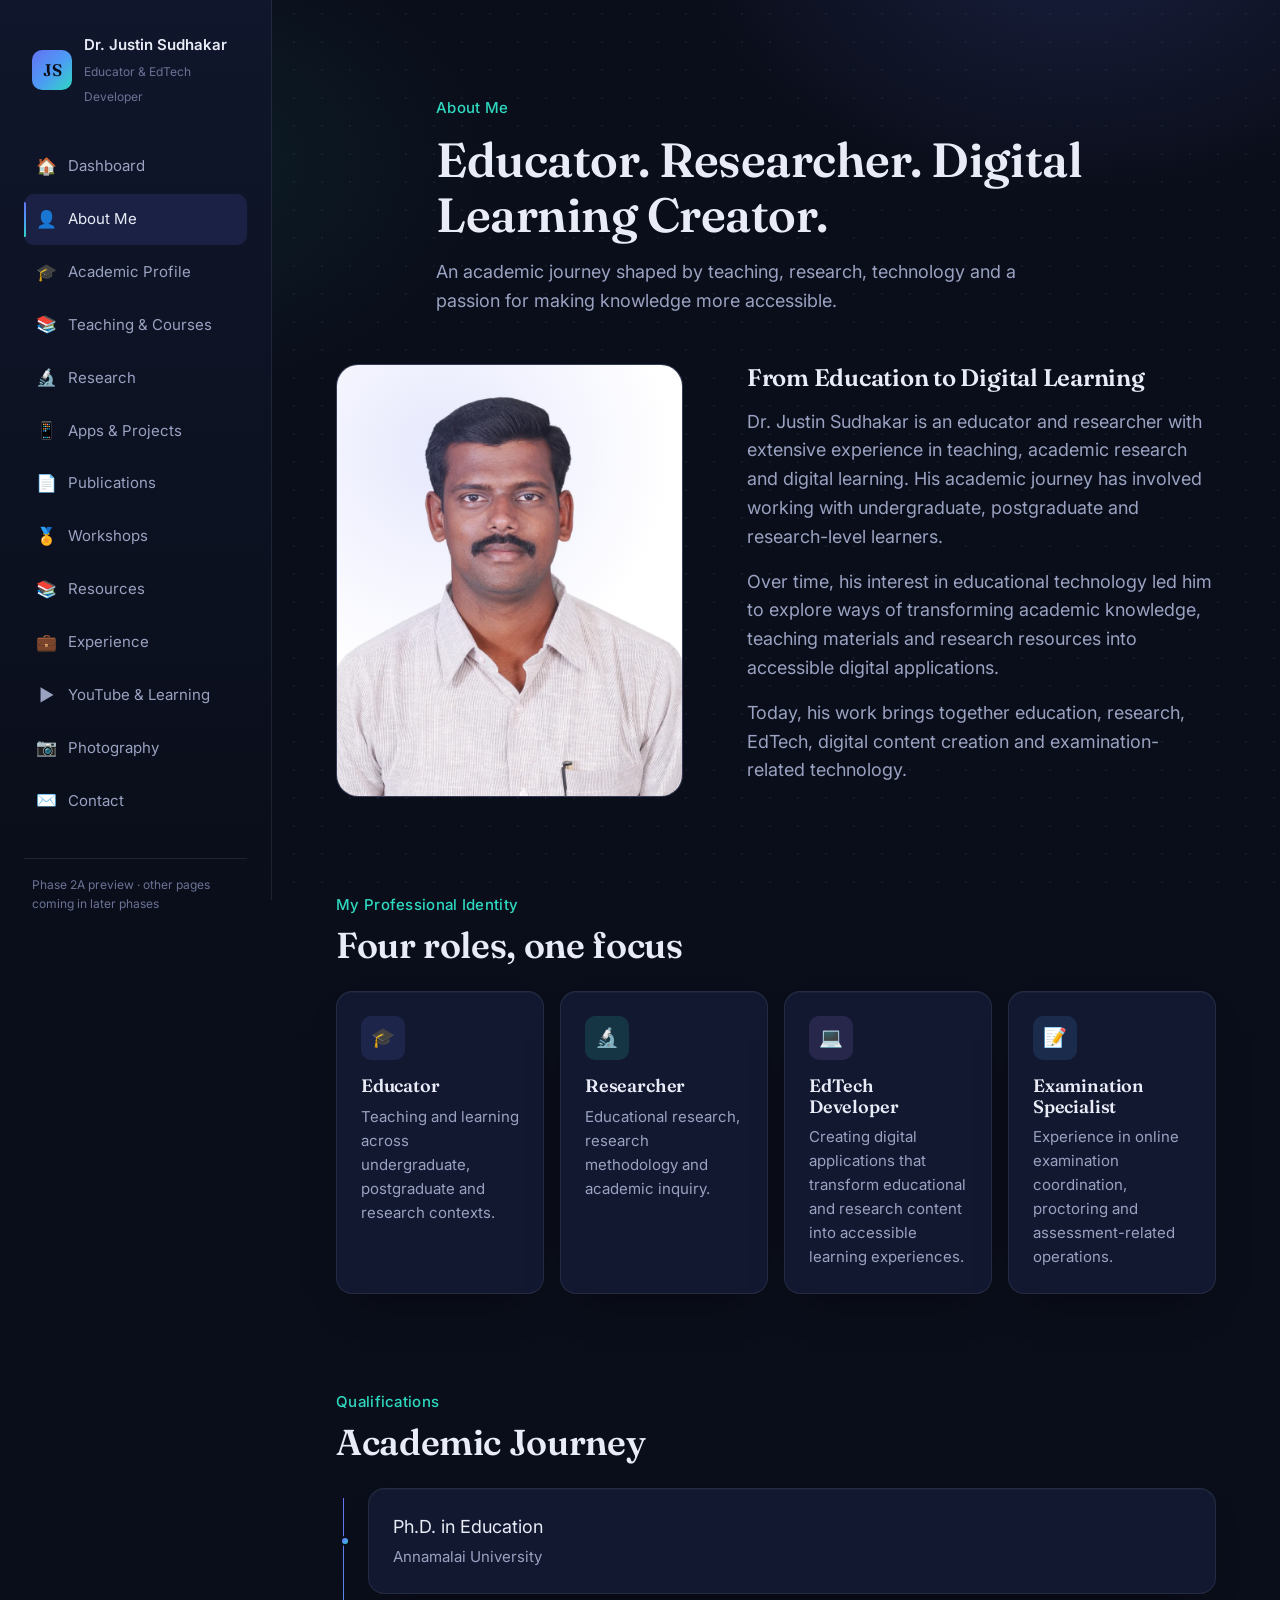
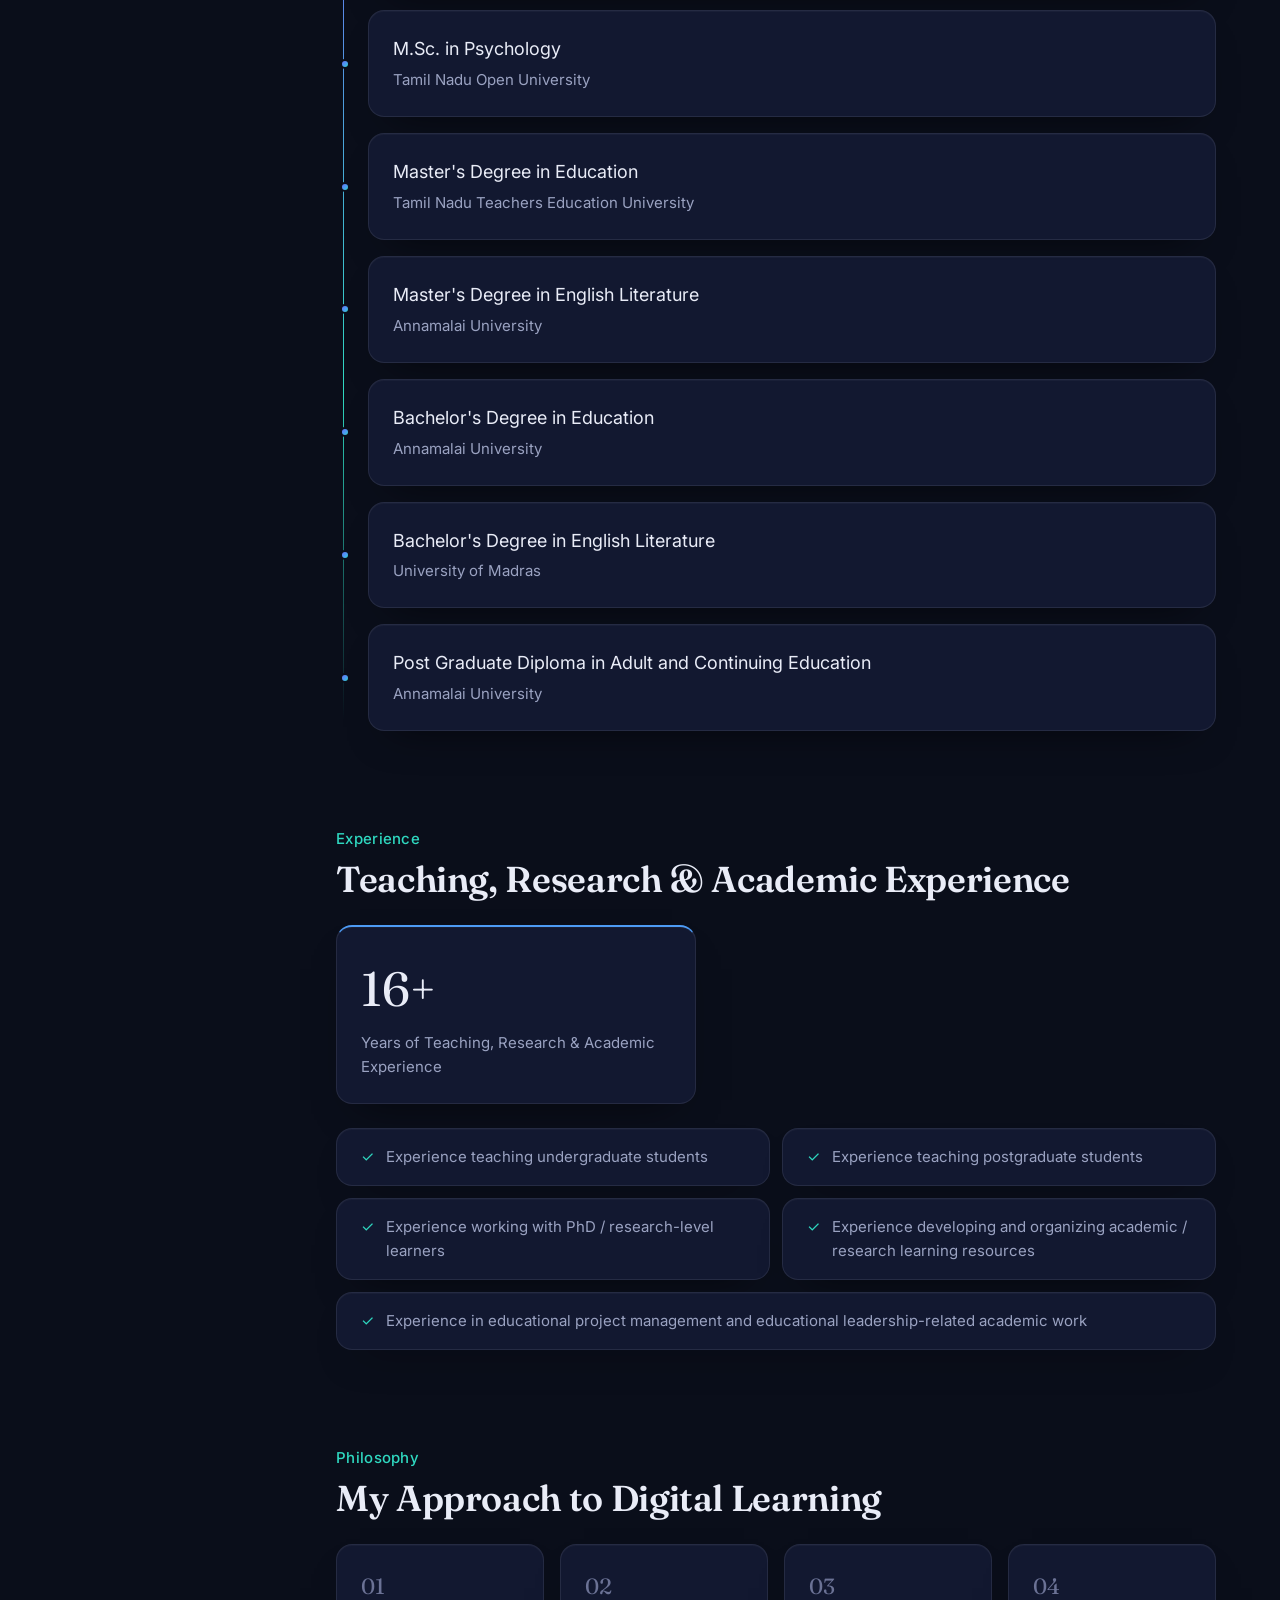
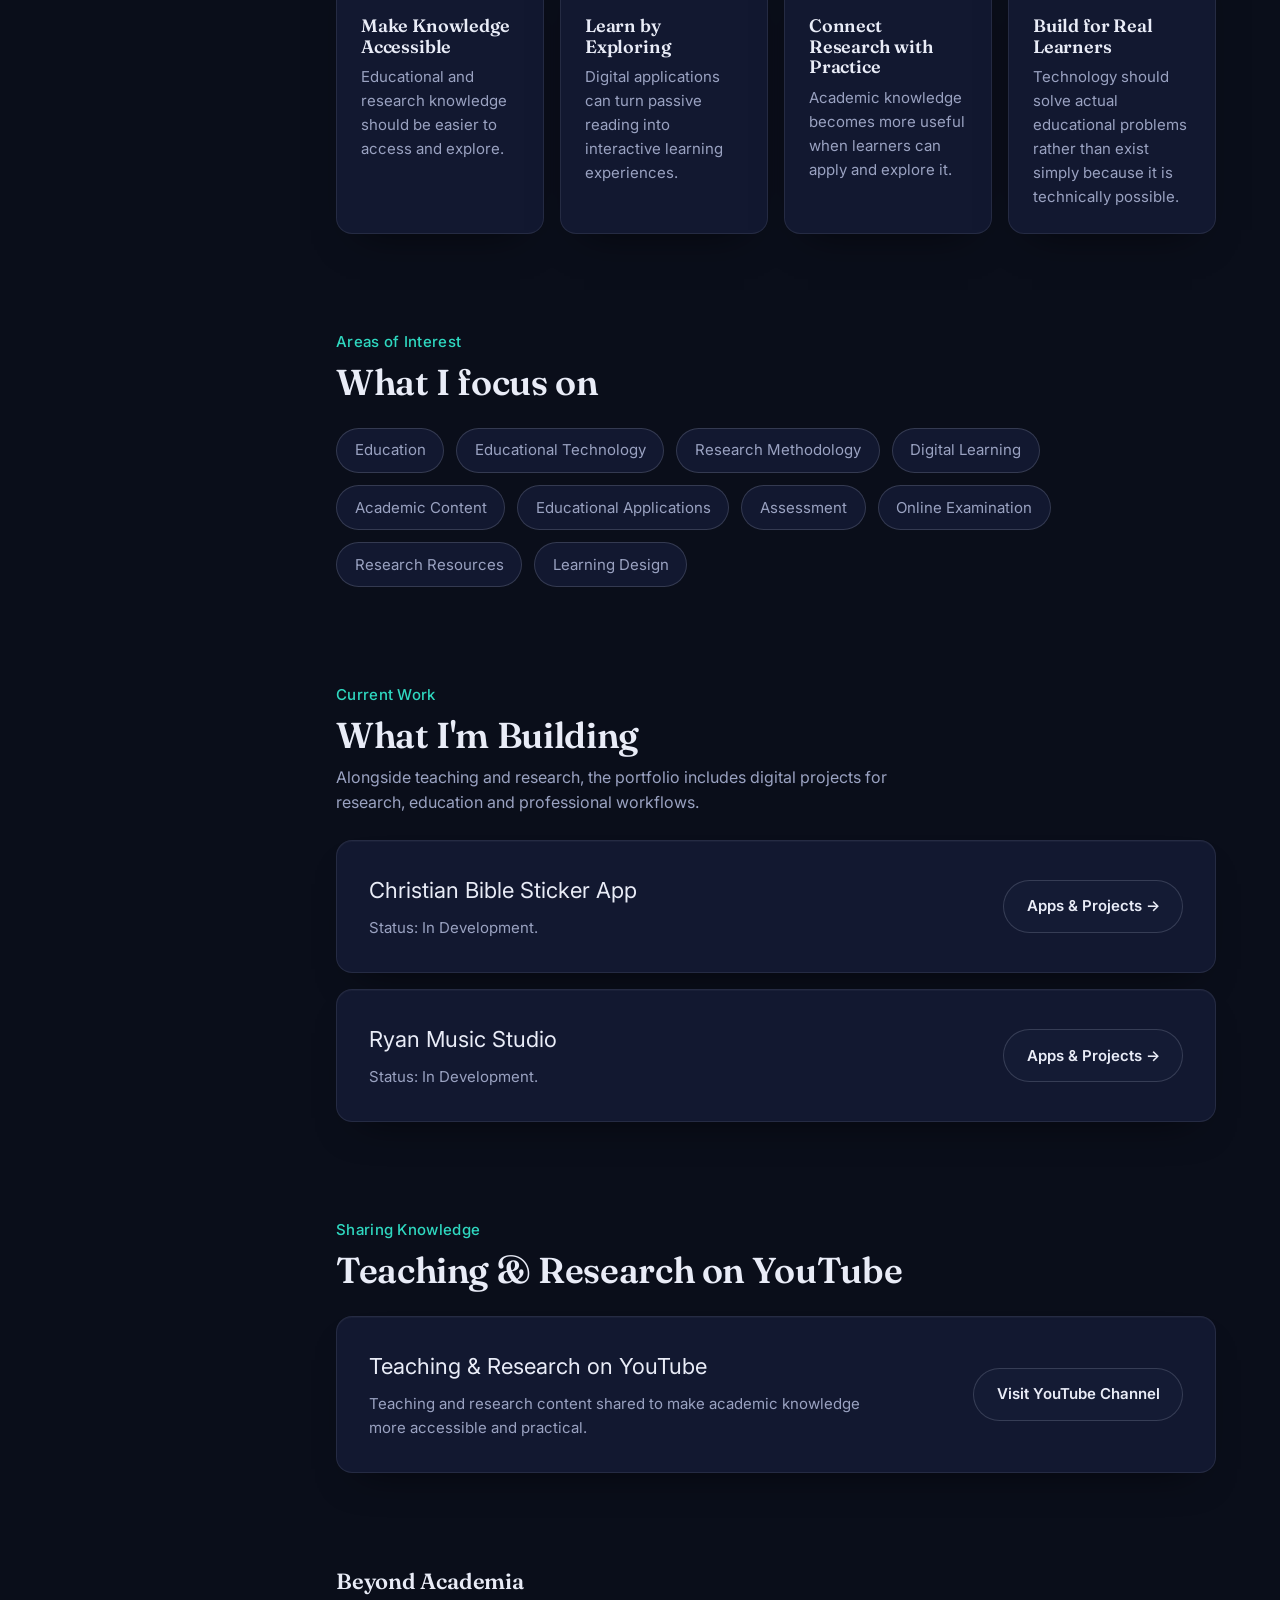
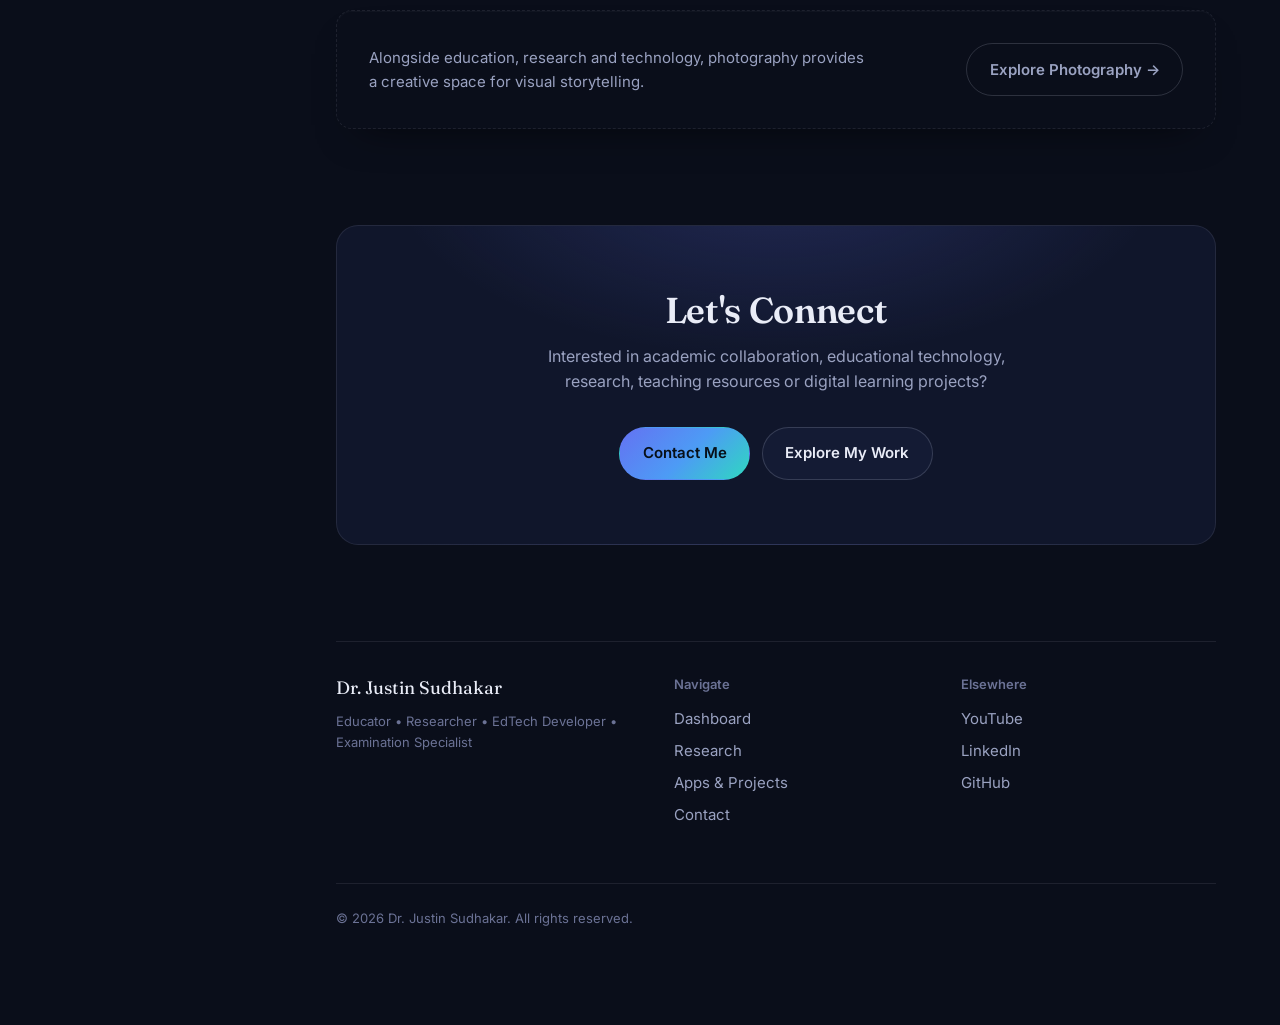
==== commit 4a9e6151: "Clean up portfolio placeholders and redundant content Co-Authored-By: Claude Opus 5.5 <noreply@anthr" ====
--- a/about.html
+++ b/about.html
@@ -47,7 +47,7 @@
         <li><a class="nav-link" href="research.html"><span class="nav-icon">🔬</span>Research</a></li>
         <li><a class="nav-link" href="projects.html"><span class="nav-icon">📱</span>Apps &amp; Projects</a></li>
         <li><a class="nav-link" href="publications.html"><span class="nav-icon">📄</span>Publications</a></li>
-        <li><a class="nav-link" href="certifications.html"><span class="nav-icon">🏅</span>Certifications</a></li>
+        <li><a class="nav-link" href="certifications.html"><span class="nav-icon">🏅</span>Workshops</a></li>
         <li><a class="nav-link" href="resources.html"><span class="nav-icon">📚</span>Resources</a></li>
         <li><a class="nav-link" href="experience.html"><span class="nav-icon">💼</span>Experience</a></li>
         <li><a class="nav-link" href="youtube.html"><span class="nav-icon">▶️</span>YouTube &amp; Learning</a></li>
@@ -95,7 +95,7 @@
           <li><a class="nav-link" href="research.html"><span class="nav-icon">🔬</span>Research</a></li>
           <li><a class="nav-link" href="projects.html"><span class="nav-icon">📱</span>Apps &amp; Projects</a></li>
           <li><a class="nav-link" href="publications.html"><span class="nav-icon">📄</span>Publications</a></li>
-          <li><a class="nav-link" href="certifications.html"><span class="nav-icon">🏅</span>Certifications</a></li>
+          <li><a class="nav-link" href="certifications.html"><span class="nav-icon">🏅</span>Workshops</a></li>
           <li><a class="nav-link" href="resources.html"><span class="nav-icon">📚</span>Resources</a></li>
           <li><a class="nav-link" href="experience.html"><span class="nav-icon">💼</span>Experience</a></li>
           <li><a class="nav-link" href="youtube.html"><span class="nav-icon">▶️</span>YouTube &amp; Learning</a></li>
@@ -237,26 +237,6 @@
         <div class="card experience-item"><span class="exp-icon" aria-hidden="true">✓</span>Experience developing and organizing academic / research learning resources</div>
         <div class="card experience-item" style="grid-column: 1 / -1;"><span class="exp-icon" aria-hidden="true">✓</span>Experience in educational project management and educational leadership-related academic work</div>
       </div>
-    </section>
-
-    <!-- ===== When teaching became digital ===== -->
-    <section class="page-section" aria-labelledby="flow-title">
-      <p class="eyebrow">From Classroom to Application</p>
-      <h2 class="section-title" id="flow-title" style="margin-top:var(--sp-2);">When Teaching Became Digital</h2>
-
-      <div class="flow-diagram" style="margin-top:var(--sp-5);">
-        <div class="card flow-step"><span class="flow-label">Teaching</span></div>
-        <span class="flow-arrow" aria-hidden="true">→</span>
-        <div class="card flow-step"><span class="flow-label">Research</span></div>
-        <span class="flow-arrow" aria-hidden="true">→</span>
-        <div class="card flow-step"><span class="flow-label">Academic Content</span></div>
-        <span class="flow-arrow" aria-hidden="true">→</span>
-        <div class="card flow-step"><span class="flow-label">Digital Learning</span></div>
-        <span class="flow-arrow" aria-hidden="true">→</span>
-        <div class="card flow-step"><span class="flow-label">Educational Applications</span></div>
-      </div>
-
-      <p class="flow-note">Dr. Justin Sudhakar began with teaching and academic research, and gradually started converting selected courses, teaching resources and research-oriented content into Android and desktop applications.</p>
     </section>
 
     <!-- ===== Digital learning philosophy ===== -->
--- a/css/styles.css
+++ b/css/styles.css
@@ -567,6 +567,38 @@
   color: var(--text-muted);
 }
 
+/* Verified academic credentials, shown under the highlight metrics */
+.cred-strip {
+  margin-top: var(--sp-4);
+  padding: var(--sp-4) var(--sp-5);
+  display: grid;
+  grid-template-columns: repeat(4, minmax(0, 1fr));
+  gap: var(--sp-4);
+}
+
+.cred-strip li {
+  display: flex;
+  flex-direction: column;
+  gap: var(--sp-1);
+  min-width: 0;
+}
+
+.cred-strip strong {
+  font-size: var(--fs-sm);
+  font-weight: 600;
+  color: var(--text);
+}
+
+.cred-strip span {
+  font-size: var(--fs-sm);
+  color: var(--text-muted);
+  overflow-wrap: anywhere;
+}
+
+.cred-strip a {
+  color: var(--teal);
+}
+
 /* ---------- What I do ---------- */
 .focus-grid {
   display: grid;
@@ -894,14 +926,19 @@
 }
 
 .photo-tile {
-  aspect-ratio: 4 / 3;
+  display: block;
+  aspect-ratio: 3 / 2;
   border-radius: var(--radius-sm);
-  border: 1px dashed var(--border-strong);
+  border: 1px solid var(--border);
   background: var(--bg-card);
-  display: grid;
-  place-items: center;
-  color: var(--text-faint);
-  font-size: 1.3rem;
+  overflow: hidden;
+}
+
+.photo-tile img {
+  display: block;
+  width: 100%;
+  height: 100%;
+  object-fit: cover;
 }
 
 /* ---------- Timeline ---------- */
@@ -1052,6 +1089,7 @@
 /* ---------- Responsive ---------- */
 @media (max-width: 1080px) {
   .metric-grid,
+  .cred-strip,
   .focus-grid {
     grid-template-columns: repeat(2, 1fr);
   }
@@ -1112,6 +1150,7 @@
 
 @media (max-width: 620px) {
   .metric-grid,
+  .cred-strip,
   .focus-grid,
   .project-grid,
   .chip-grid {
